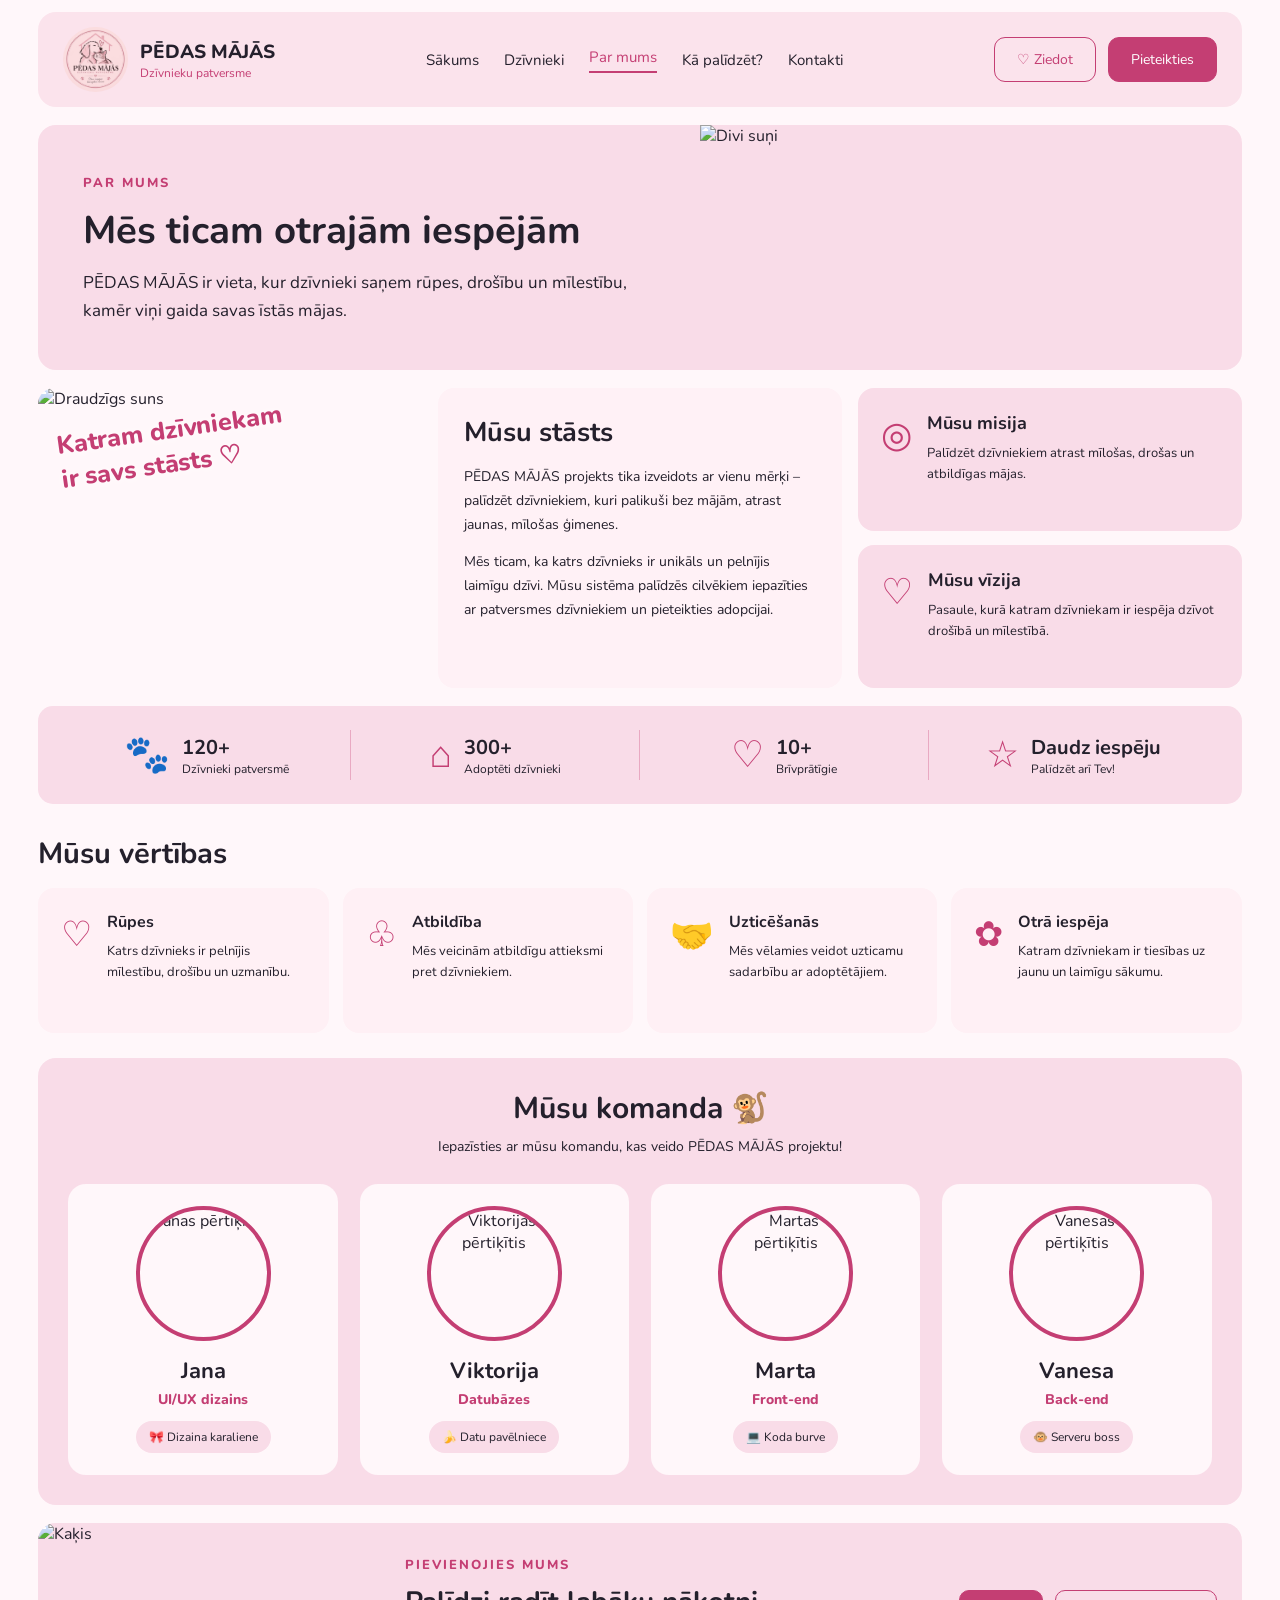
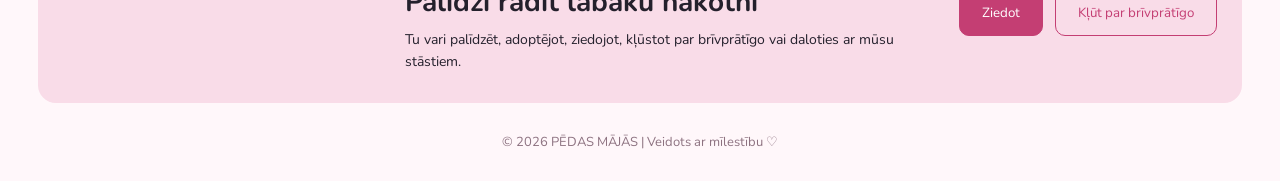
==== about.html @ 6eb970d0 "sataisiju dizainu" ====
<!DOCTYPE html>
<html lang="lv">
<head>
    <meta charset="UTF-8">
    <meta name="viewport" content="width=device-width, initial-scale=1.0">
    <title>Par mums | Pēdas Mājās</title>
    <link rel="icon" href="src/img/logo.jpg">
    <link rel="stylesheet" href="src/about.css">
</head>

<body>
<div class="page">

    <!-- GALVENE -->
    <header class="header">
        <a href="index.html" class="logo">
            <img src="src/img/logo.jpg" alt="Pēdas Mājās logo">
            <div class="logo-text">
                <h2>PĒDAS MĀJĀS</h2>
                <p>Dzīvnieku patversme</p>
            </div>
        </a>

        <nav class="navigation">
            <a href="index.html">Sākums</a>
            <a href="animals.html">Dzīvnieki</a>
            <a href="about.html" class="active">Par mums</a>
            <a href="help.html">Kā palīdzēt?</a>
            <a href="kontakti.html">Kontakti</a>
        </nav>

        <div class="header-buttons">
            <a href="#help" class="donate">♡ Ziedot</a>
            <button class="login" type="button">Pieteikties</button>
        </div>
    </header>

    <!-- GALVENAIS BLOKS -->
    <section class="hero">
        <div class="hero-content">
            <span class="section-label">PAR MUMS</span>
            <h1>Mēs ticam otrajām iespējām</h1>
            <p>
                PĒDAS MĀJĀS ir vieta, kur dzīvnieki saņem
                rūpes, drošību un mīlestību, kamēr viņi
                gaida savas īstās mājas.
            </p>
        </div>

        <div class="hero-photo">
            <img
                src="https://images.unsplash.com/photo-1548199973-03cce0bbc87b?auto=format&fit=crop&w=1000&q=85"
                alt="Divi suņi">
        </div>
    </section>

    <!-- MŪSU STĀSTS -->
    <section class="story-section">

        <div class="story-image">
            <img
                src="https://images.unsplash.com/photo-1552053831-71594a27632d?auto=format&fit=crop&w=800&q=85"
                alt="Draudzīgs suns">

            <div class="story-sticker">
                Katram dzīvniekam<br>
                ir savs stāsts ♡
            </div>
        </div>

        <div class="story-text">
            <h2>Mūsu stāsts</h2>

            <p>
                PĒDAS MĀJĀS projekts tika izveidots ar vienu
                mērķi – palīdzēt dzīvniekiem, kuri palikuši
                bez mājām, atrast jaunas, mīlošas ģimenes.
            </p>

            <p>
                Mēs ticam, ka katrs dzīvnieks ir unikāls
                un pelnījis laimīgu dzīvi.
                Mūsu sistēma palīdzēs cilvēkiem iepazīties
                ar patversmes dzīvniekiem un pieteikties adopcijai.
            </p>
        </div>

        <div class="mission-column">
            <div class="mission-card">
                <span class="mission-icon">◎</span>
                <div>
                    <h3>Mūsu misija</h3>
                    <p>
                        Palīdzēt dzīvniekiem atrast mīlošas,
                        drošas un atbildīgas mājas.
                    </p>
                </div>
            </div>

            <div class="mission-card">
                <span class="mission-icon">♡</span>
                <div>
                    <h3>Mūsu vīzija</h3>
                    <p>
                        Pasaule, kurā katram dzīvniekam
                        ir iespēja dzīvot drošībā un mīlestībā.
                    </p>
                </div>
            </div>
        </div>
    </section>

    <!-- STATISTIKA -->
    <section class="statistics">
        <div class="stat">
            <span class="stat-icon">🐾</span>
            <div>
                <h3>120+</h3>
                <p>Dzīvnieki patversmē</p>
            </div>
        </div>

        <div class="stat">
            <span class="stat-icon">⌂</span>
            <div>
                <h3>300+</h3>
                <p>Adoptēti dzīvnieki</p>
            </div>
        </div>

        <div class="stat">
            <span class="stat-icon">♡</span>
            <div>
                <h3>10+</h3>
                <p>Brīvprātīgie</p>
            </div>
        </div>

        <div class="stat">
            <span class="stat-icon">☆</span>
            <div>
                <h3>Daudz iespēju</h3>
                <p>Palīdzēt arī Tev!</p>
            </div>
        </div>
    </section>

    <!-- MŪSU VĒRTĪBAS -->
    <section class="values-section">
        <h2>Mūsu vērtības</h2>

        <div class="values-grid">

            <div class="value-card">
                <span>♡</span>
                <div>
                    <h3>Rūpes</h3>
                    <p>
                        Katrs dzīvnieks ir pelnījis
                        mīlestību, drošību un uzmanību.
                    </p>
                </div>
            </div>

            <div class="value-card">
                <span>♧</span>
                <div>
                    <h3>Atbildība</h3>
                    <p>
                        Mēs veicinām atbildīgu attieksmi
                        pret dzīvniekiem.
                    </p>
                </div>
            </div>

            <div class="value-card">
                <span>🤝</span>
                <div>
                    <h3>Uzticēšanās</h3>
                    <p>
                        Mēs vēlamies veidot uzticamu
                        sadarbību ar adoptētājiem.
                    </p>
                </div>
            </div>

            <div class="value-card">
                <span>✿</span>
                <div>
                    <h3>Otrā iespēja</h3>
                    <p>
                        Katram dzīvniekam ir tiesības
                        uz jaunu un laimīgu sākumu.
                    </p>
                </div>
            </div>

        </div>
    </section>

    <!-- MŪSU KOMANDA -->
    <section class="team-section">

        <div class="team-heading">
            <h2>Mūsu komanda 🐒</h2>
            <p>
                Iepazīsties ar mūsu komandu,
                kas veido PĒDAS MĀJĀS projektu!
            </p>
        </div>

        <div class="team-grid">

            <!-- JANA -->
            <div class="team-card">
                <div class="team-photo">
                    <img
                        src="https://images.pexels.com/photos/50988/ape-berber-monkeys-mammal-affchen-50988.jpeg?auto=compress&cs=tinysrgb&w=400"
                        alt="Janas pērtiķītis">
                </div>
                <h3>Jana</h3>
                <p>UI/UX dizains</p>
                <span>🎀 Dizaina karaliene</span>
            </div>

            <!-- VIKTORIJA -->
            <div class="team-card">
                <div class="team-photo">
                    <img
                        src="https://images.pexels.com/photos/145939/pexels-photo-145939.jpeg?auto=compress&cs=tinysrgb&w=400"
                        alt="Viktorijas pērtiķītis">
                </div>
                <h3>Viktorija</h3>
                <p>Datubāzes</p>
                <span>🍌 Datu pavēlniece</span>
            </div>

            <!-- MARTA -->
            <div class="team-card">
                <div class="team-photo">
                    <img
                        src="https://images.pexels.com/photos/1207875/pexels-photo-1207875.jpeg?auto=compress&cs=tinysrgb&w=400"
                        alt="Martas pērtiķītis">
                </div>
                <h3>Marta</h3>
                <p>Front-end</p>
                <span>💻 Koda burve</span>
            </div>

            <!-- VANESA -->
            <div class="team-card">
                <div class="team-photo">
                    <img
                        src="https://images.pexels.com/photos/1670413/pexels-photo-1670413.jpeg?auto=compress&cs=tinysrgb&w=400"
                        alt="Vanesas pērtiķītis">
                </div>
                <h3>Vanesa</h3>
                <p>Back-end</p>
                <span>🐵 Serveru boss</span>
            </div>

        </div>
    </section>

    <!-- KĀ PALĪDZĒT -->
    <section class="help-section" id="help">

        <div class="help-image">
            <img
                src="https://images.unsplash.com/photo-1514888286974-6c03e2ca1dba?auto=format&fit=crop&w=800&q=85"
                alt="Kaķis">
        </div>

        <div class="help-content">
            <span class="section-label">PIEVIENOJIES MUMS</span>

            <h2>Palīdzi radīt labāku nākotni</h2>

            <p>
                Tu vari palīdzēt, adoptējot, ziedojot,
                kļūstot par brīvprātīgo vai daloties
                ar mūsu stāstiem.
            </p>
        </div>

        <div class="help-buttons">
            <button class="primary-btn" type="button">
                Ziedot
            </button>

            <button class="secondary-btn" type="button">
                Kļūt par brīvprātīgo
            </button>
        </div>

    </section>

    <!-- KĀJENE -->
    <footer id="footer">
        <p>© 2026 PĒDAS MĀJĀS | Veidots ar mīlestību ♡</p>
    </footer>

</div>
</body>
</html>
---- src/about.css ----
@import url('https://fonts.googleapis.com/css2?family=Nunito:wght@400;500;600;700;800&display=swap');

:root {
    --pink: #c43e73;
    --pink-dark: #a92f60;
    --pink-light: #f9dce8;
    --pink-soft: #fff0f5;
    --text: #24202c;
}

* {
    margin: 0;
    padding: 0;
    box-sizing: border-box;
}

html {
    scroll-behavior: smooth;
}

body {
    background: #fff7fa;
    font-family: 'Nunito', sans-serif;
    color: var(--text);
}

button {
    font-family: inherit;
    cursor: pointer;
}

.page {
    width: 94%;
    max-width: 1500px;
    margin: auto;
}

/* HEADER */

.header {
    background: #fbe3ec;
    display: flex;
    align-items: center;
    justify-content: space-between;
    gap: 20px;
    padding: 15px 25px;
    margin: 12px 0 18px;
    border-radius: 18px;
}

.logo {
    display: flex;
    align-items: center;
    gap: 12px;
    color: var(--text);
    text-decoration: none;
    flex-shrink: 0;
}

.logo img {
    width: 65px;
    height: 65px;
    border-radius: 50%;
    object-fit: cover;
}

.logo h2 {
    font-size: 19px;
    font-weight: 800;
}

.logo p {
    color: var(--pink);
    font-size: 12px;
}

.navigation {
    display: flex;
    align-items: center;
    gap: 25px;
    flex-wrap: wrap;
}

.navigation a {
    text-decoration: none;
    color: var(--text);
    font-size: 15px;
    white-space: nowrap;
    transition: 0.2s;
}

.navigation a:hover,
.navigation a.active {
    color: var(--pink);
}

.navigation a.active {
    border-bottom: 2px solid var(--pink);
    padding-bottom: 4px;
}

.header-buttons {
    display: flex;
    gap: 12px;
}

.donate,
.login {
    border-radius: 11px;
    padding: 12px 22px;
    white-space: nowrap;
    font-size: 14px;
    text-decoration: none;
    transition: 0.2s;
}

.donate {
    background: transparent;
    color: var(--pink);
    border: 1px solid var(--pink);
}

.login {
    background: var(--pink);
    border: 1px solid var(--pink);
    color: white;
}

.login:hover {
    background: var(--pink-dark);
}

/* HERO */

.hero {
    display: grid;
    grid-template-columns: 55% 45%;
    background: var(--pink-light);
    border-radius: 18px;
    overflow: hidden;
    min-height: 245px;
}

.hero-content {
    padding: 45px;
    align-self: center;
}

.section-label {
    color: var(--pink);
    font-size: 13px;
    font-weight: 800;
    letter-spacing: 2px;
}

.hero h1 {
    font-size: clamp(30px, 3vw, 46px);
    margin: 15px 0;
    line-height: 1.2;
}

.hero p {
    font-size: 17px;
    line-height: 1.6;
}

.hero-photo {
    overflow: hidden;
}

.hero-photo img {
    width: 100%;
    height: 100%;
    min-height: 245px;
    object-fit: cover;
    display: block;
}

/* STORY */

.story-section {
    display: grid;
    grid-template-columns: 1fr 1.05fr 1fr;
    gap: 16px;
    margin-top: 18px;
}

.story-image,
.story-text,
.mission-card {
    border-radius: 16px;
    overflow: hidden;
}

.story-image {
    position: relative;
    min-height: 300px;
}

.story-image img {
    width: 100%;
    height: 100%;
    object-fit: cover;
    display: block;
}

.story-sticker {
    position: absolute;
    top: 25px;
    left: 20px;
    color: var(--pink);
    font-size: 25px;
    font-weight: 800;
    transform: rotate(-8deg);
    text-shadow: 0 1px 8px white;
}

.story-text {
    background: #fff1f6;
    padding: 26px;
}

.story-text h2 {
    font-size: 27px;
    margin-bottom: 14px;
}

.story-text p {
    font-size: 14px;
    line-height: 1.7;
    margin-bottom: 14px;
}

.mission-column {
    display: flex;
    flex-direction: column;
    gap: 14px;
}

.mission-card {
    display: flex;
    align-items: flex-start;
    gap: 15px;
    flex: 1;
    background: var(--pink-light);
    padding: 23px;
}

.mission-icon {
    color: var(--pink);
    font-size: 36px;
}

.mission-card h3 {
    font-size: 18px;
    margin-bottom: 8px;
}

.mission-card p {
    font-size: 13px;
    line-height: 1.6;
}

/* STATISTICS */

.statistics {
    display: grid;
    grid-template-columns: repeat(4, 1fr);
    background: var(--pink-light);
    border-radius: 15px;
    margin-top: 18px;
    padding: 24px;
}

.stat {
    display: flex;
    align-items: center;
    justify-content: center;
    gap: 12px;
    border-right: 1px solid #e9a9c2;
}

.stat:last-child {
    border-right: none;
}

.stat-icon {
    font-size: 37px;
    color: var(--pink);
}

.stat h3 {
    font-size: 20px;
}

.stat p {
    font-size: 12px;
}

/* VALUES */

.values-section {
    margin-top: 30px;
}

.values-section h2 {
    font-size: 29px;
    margin-bottom: 15px;
}

.values-grid {
    display: grid;
    grid-template-columns: repeat(4, 1fr);
    gap: 14px;
}

.value-card {
    display: flex;
    gap: 15px;
    background: var(--pink-soft);
    border-radius: 16px;
    padding: 23px;
    min-height: 145px;
}

.value-card > span {
    font-size: 35px;
    color: var(--pink);
}

.value-card h3 {
    font-size: 16px;
    margin-bottom: 8px;
}

.value-card p {
    font-size: 13px;
    line-height: 1.6;
}

/* TEAM */

.team-section {
    margin-top: 25px;
    padding: 30px;
    background: var(--pink-light);
    border-radius: 18px;
}

.team-heading {
    text-align: center;
    margin-bottom: 28px;
}

.team-heading h2 {
    font-size: 30px;
    margin-bottom: 8px;
}

.team-heading p {
    font-size: 14px;
}

.team-grid {
    display: grid;
    grid-template-columns: repeat(4, 1fr);
    gap: 22px;
}

.team-card {
    background: #fff7fa;
    border-radius: 18px;
    padding: 22px 15px;
    text-align: center;
    transition: transform 0.25s, box-shadow 0.25s;
}

.team-card:hover {
    transform: translateY(-7px) rotate(-1deg);
    box-shadow: 0 12px 25px rgba(160, 50, 100, 0.15);
}

.team-photo {
    width: 135px;
    height: 135px;
    margin: 0 auto 15px;
    border-radius: 50%;
    border: 4px solid var(--pink);
    overflow: hidden;
}

.team-photo img {
    width: 100%;
    height: 100%;
    object-fit: cover;
    display: block;
}

.team-card h3 {
    font-size: 22px;
    margin-bottom: 4px;
}

.team-card p {
    color: var(--pink);
    font-size: 14px;
    font-weight: 800;
    margin-bottom: 12px;
}

.team-card > span {
    display: inline-block;
    background: var(--pink-light);
    padding: 8px 13px;
    border-radius: 20px;
    font-size: 12px;
}

/* HELP */

.help-section {
    display: grid;
    grid-template-columns: 28% minmax(0, 1fr) auto;
    align-items: center;
    gap: 30px;
    background: var(--pink-light);
    border-radius: 18px;
    overflow: hidden;
    margin-top: 18px;
    min-height: 180px;
}

.help-image {
    height: 100%;
    min-height: 180px;
}

.help-image img {
    width: 100%;
    height: 100%;
    object-fit: cover;
    display: block;
}

.help-content {
    padding: 20px 0;
}

.help-content h2 {
    font-size: 28px;
    margin: 8px 0;
}

.help-content p {
    font-size: 14px;
    line-height: 1.6;
}

.help-buttons {
    display: flex;
    gap: 12px;
    padding-right: 25px;
    flex-wrap: wrap;
}

.primary-btn,
.secondary-btn {
    padding: 13px 22px;
    border-radius: 10px;
    white-space: nowrap;
    transition: 0.2s;
}

.primary-btn {
    color: white;
    background: var(--pink);
    border: 1px solid var(--pink);
}

.primary-btn:hover {
    background: var(--pink-dark);
}

.secondary-btn {
    color: var(--pink);
    background: transparent;
    border: 1px solid var(--pink);
}

.secondary-btn:hover {
    background: white;
}

/* FOOTER */

footer {
    text-align: center;
    padding: 30px;
    font-size: 13px;
    color: #8d7280;
}

/* TABLET */

@media (max-width: 1150px) {
    .header {
        flex-wrap: wrap;
        justify-content: center;
    }

    .story-section {
        grid-template-columns: 1fr 1fr;
    }

    .mission-column {
        grid-column: 1 / -1;
        flex-direction: row;
    }

    .values-grid {
        grid-template-columns: repeat(2, 1fr);
    }

    .help-section {
        grid-template-columns: 30% 1fr;
    }

    .help-buttons {
        grid-column: 2;
        padding-bottom: 25px;
    }
}

/* MOBILE */

@media (max-width: 700px) {
    .page {
        width: 96%;
    }

    .header {
        padding: 15px;
    }

    .navigation {
        justify-content: center;
        gap: 12px;
    }

    .header-buttons {
        justify-content: center;
    }

    .hero {
        grid-template-columns: 1fr;
    }

    .hero-content {
        padding: 30px 20px;
    }

    .hero-photo img {
        max-height: 230px;
    }

    .story-section {
        grid-template-columns: 1fr;
    }

    .story-image {
        height: 250px;
    }

    .mission-column {
        grid-column: auto;
        flex-direction: column;
    }

    .statistics {
        grid-template-columns: repeat(2, 1fr);
        gap: 20px;
    }

    .stat {
        border: none;
    }

    .values-grid {
        grid-template-columns: 1fr;
    }

    .team-grid {
        grid-template-columns: repeat(2, 1fr);
        gap: 12px;
    }

    .team-section {
        padding: 20px 12px;
    }

    .team-photo {
        width: 105px;
        height: 105px;
    }

    .help-section {
        grid-template-columns: 1fr;
        gap: 0;
    }

    .help-image {
        max-height: 200px;
    }

    .help-content,
    .help-buttons {
        padding: 20px;
        grid-column: auto;
    }

    .help-buttons {
        flex-wrap: wrap;
    }
}

@media (max-width: 400px) {
    .team-grid {
        grid-template-columns: 1fr;
    }

    .statistics {
        padding: 15px;
    }

    .stat-icon {
        font-size: 25px;
    }
}
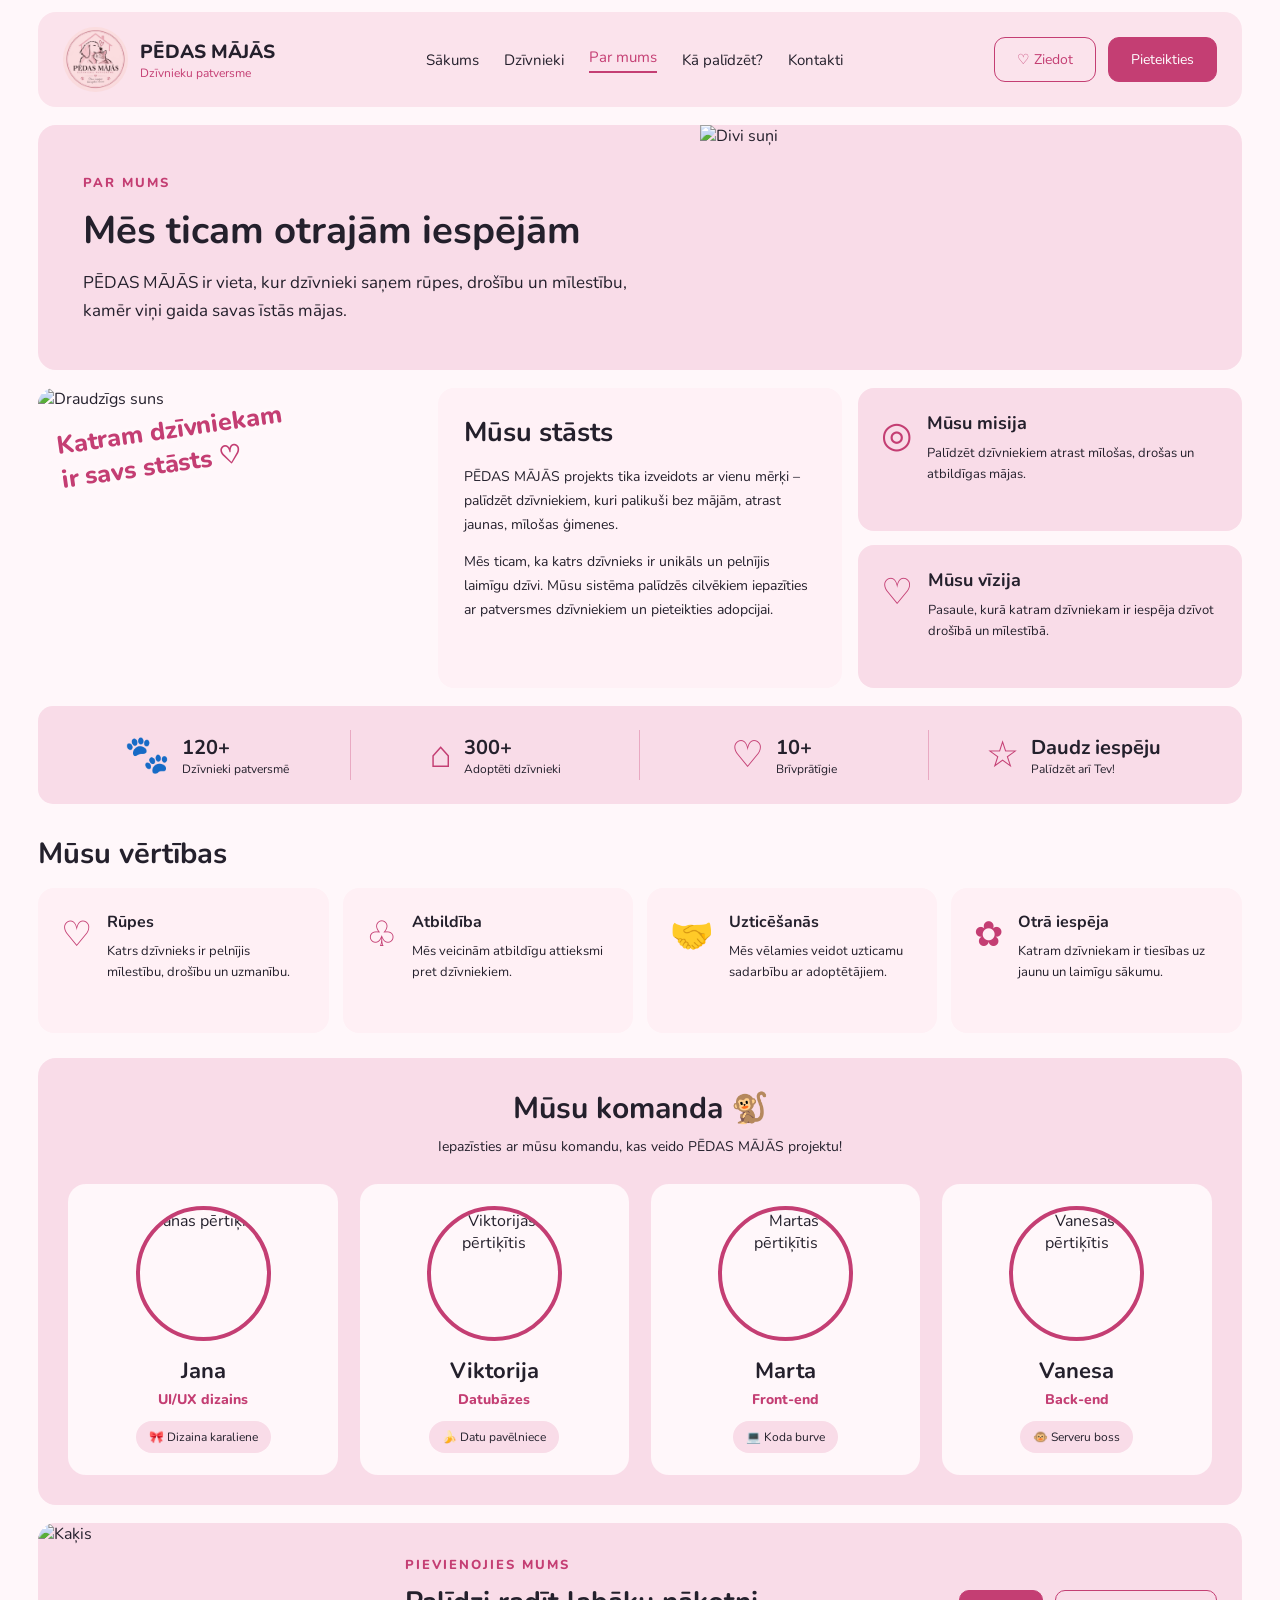
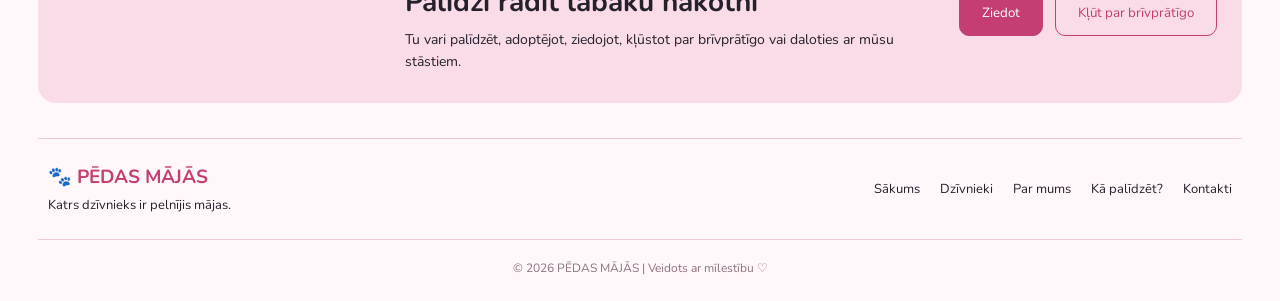
==== commit 6e979ee8: "Vizuāli pilnveidojumi" ====
--- a/about.html
+++ b/about.html
@@ -296,9 +296,25 @@
 
     </section>
 
-    <!-- KĀJENE -->
-    <footer id="footer">
-        <p>© 2026 PĒDAS MĀJĀS | Veidots ar mīlestību ♡</p>
+    <footer class="footer">
+        <div class="footer-top">
+            <div class="footer-brand">
+                <h3>🐾 PĒDAS MĀJĀS</h3>
+                <p>Katrs dzīvnieks ir pelnījis mājas.</p>
+            </div>
+
+            <div class="footer-links">
+                <a href="index.html">Sākums</a>
+                <a href="animals.html">Dzīvnieki</a>
+                <a href="about.html">Par mums</a>
+                <a href="help.html">Kā palīdzēt?</a>
+                <a href="Kontakti.html">Kontakti</a>
+            </div>
+        </div>
+
+        <div class="footer-bottom">
+            © 2026 PĒDAS MĀJĀS | Veidots ar mīlestību ♡
+        </div>
     </footer>
 
 </div>
--- a/src/about.css
+++ b/src/about.css
@@ -1,4 +1,3 @@
-
 @import url('https://fonts.googleapis.com/css2?family=Nunito:wght@400;500;600;700;800&display=swap');
 
 :root {
@@ -213,7 +212,7 @@
     font-size: 25px;
     font-weight: 800;
     transform: rotate(-8deg);
-    text-shadow: 0 1px 8px white;
+    text-shadow: 0 1px 10px white;
 }
 
 .story-text {
@@ -492,12 +491,53 @@
     background: white;
 }
 
-/* FOOTER */
-
-footer {
+.footer {
+    margin-top: 35px;
+    padding: 25px 0;
+    border-top: 1px solid #edc8d8;
+}
+
+.footer-top {
+    display: flex;
+    justify-content: space-between;
+    align-items: center;
+    gap: 25px;
+    padding-bottom: 25px;
+    margin: 0 10px;
+}
+
+.footer-brand h3 {
+    font-size: 19px;
+    color: var(--pink);
+    margin-bottom: 6px;
+}
+
+.footer-brand p {
+    font-size: 13px;
+    color: var(--muted);
+}
+
+.footer-links {
+    display: flex;
+    flex-wrap: wrap;
+    gap: 20px;
+}
+
+.footer-links a {
+    color: var(--text);
+    text-decoration: none;
+    font-size: 13px;
+}
+
+.footer-links a:hover {
+    color: var(--pink);
+}
+
+.footer-bottom {
     text-align: center;
-    padding: 30px;
-    font-size: 13px;
+    padding-top: 20px;
+    border-top: 1px solid #edc8d8;
+    font-size: 12px;
     color: #8d7280;
 }
 
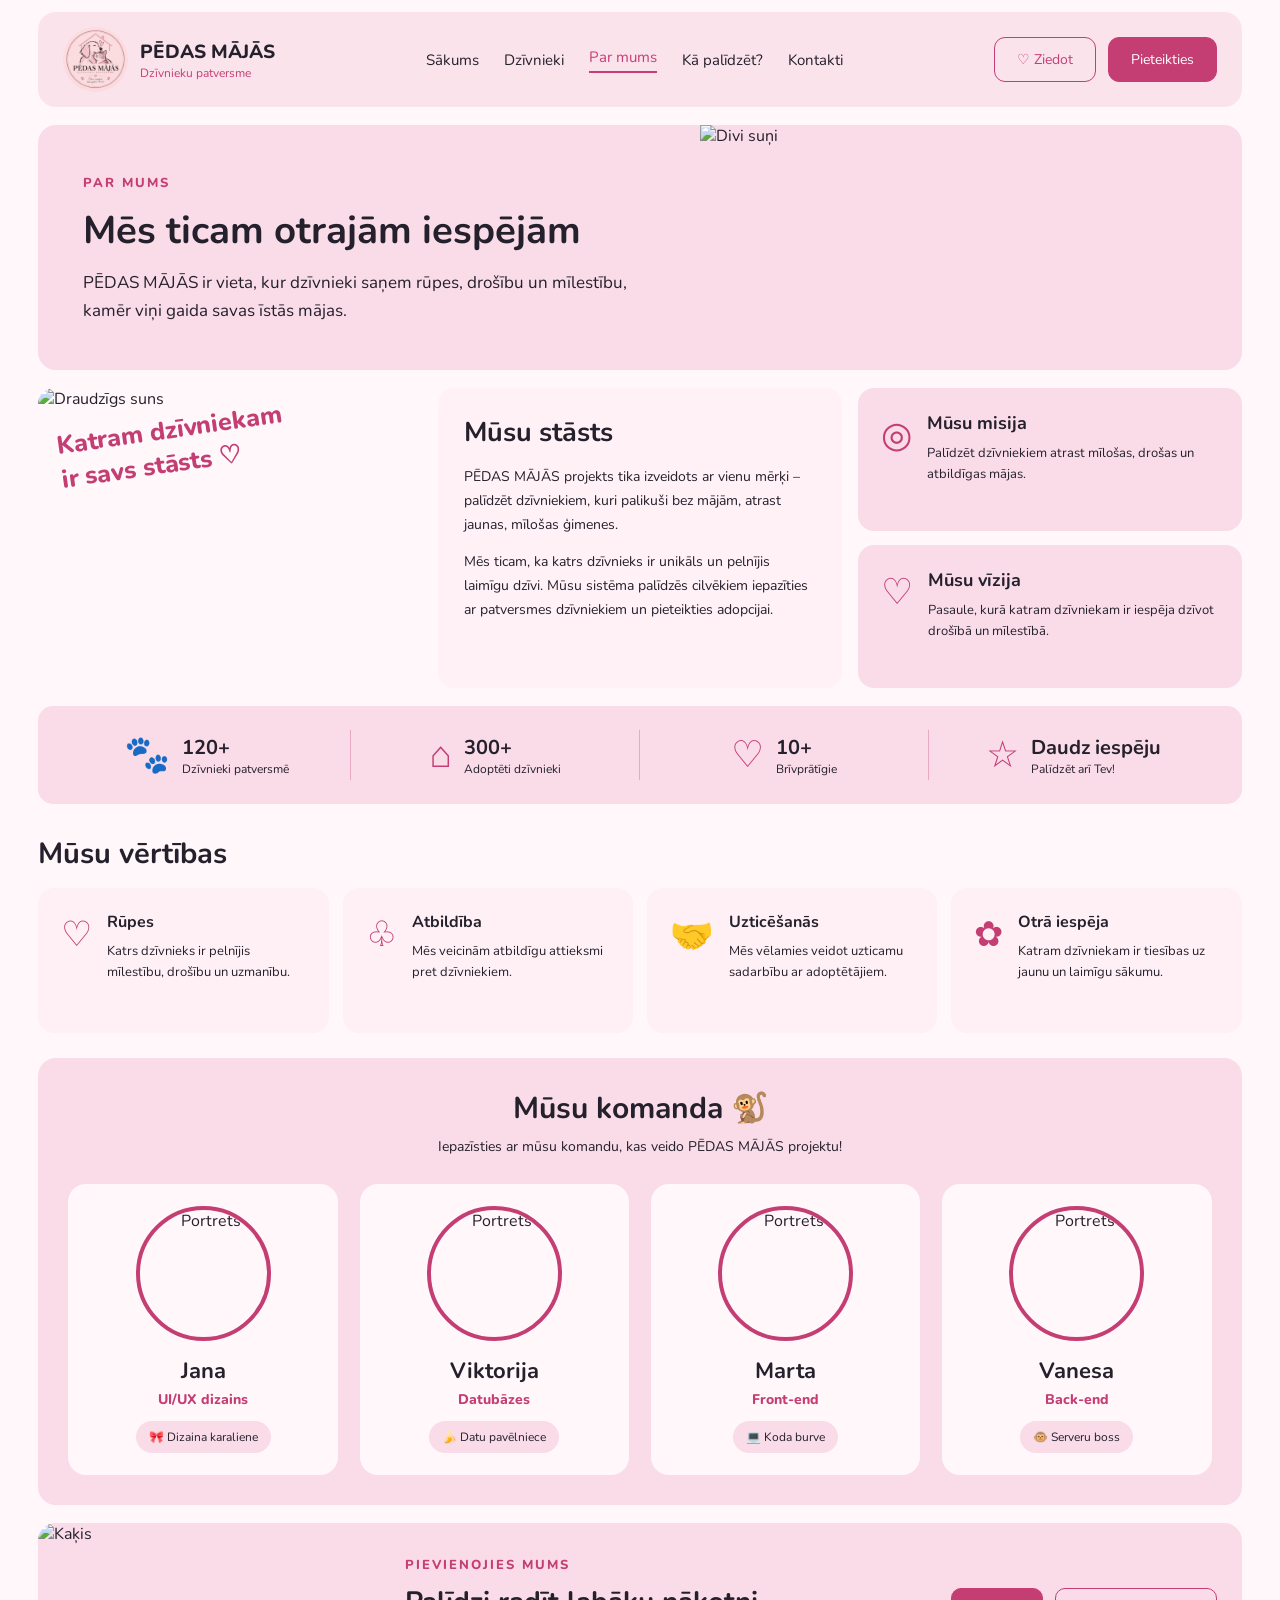
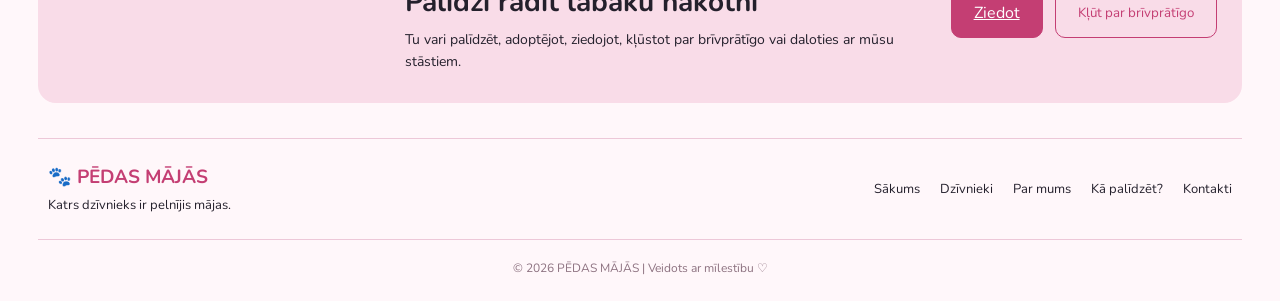
==== commit f68ec33b: "An attempt to save the project" ====
--- a/about.html
+++ b/about.html
@@ -1,322 +1,300 @@
-
-<!DOCTYPE html>
+<!doctype html>
 <html lang="lv">
-<head>
-    <meta charset="UTF-8">
-    <meta name="viewport" content="width=device-width, initial-scale=1.0">
+  <head>
+    <meta charset="UTF-8" />
+    <meta name="viewport" content="width=device-width, initial-scale=1.0" />
     <title>Par mums | Pēdas Mājās</title>
-    <link rel="icon" href="src/img/logo.jpg">
-    <link rel="stylesheet" href="src/about.css">
-</head>
-
-<body>
-<div class="page">
-
-    <!-- GALVENE -->
-    <header class="header">
+    <link rel="icon" href="src/img/logo.jpg" />
+    <link rel="stylesheet" href="src/about.css" />
+  </head>
+
+  <body>
+    <div class="page">
+      <!-- GALVENE -->
+      <header class="header">
         <a href="index.html" class="logo">
-            <img src="src/img/logo.jpg" alt="Pēdas Mājās logo">
-            <div class="logo-text">
-                <h2>PĒDAS MĀJĀS</h2>
-                <p>Dzīvnieku patversme</p>
-            </div>
+          <img src="src/img/logo.jpg" alt="Pēdas Mājās logo" />
+          <div class="logo-text">
+            <h2>PĒDAS MĀJĀS</h2>
+            <p>Dzīvnieku patversme</p>
+          </div>
         </a>
 
         <nav class="navigation">
+          <a href="index.html">Sākums</a>
+          <a href="animals.html">Dzīvnieki</a>
+          <a href="about.html" class="active">Par mums</a>
+          <a href="help.html">Kā palīdzēt?</a>
+          <a href="kontakti.html">Kontakti</a>
+        </nav>
+
+        <div class="header-buttons">
+          <a href="donate.html" class="donate">♡ Ziedot</a>
+          <a class="login register" href="register.html?mode=login"
+            >Pieteikties</a
+          >
+        </div>
+      </header>
+
+      <!-- GALVENAIS BLOKS -->
+      <section class="hero">
+        <div class="hero-content">
+          <span class="section-label">PAR MUMS</span>
+          <h1>Mēs ticam otrajām iespējām</h1>
+          <p>
+            PĒDAS MĀJĀS ir vieta, kur dzīvnieki saņem rūpes, drošību un
+            mīlestību, kamēr viņi gaida savas īstās mājas.
+          </p>
+        </div>
+
+        <div class="hero-photo">
+          <img
+            src="https://images.unsplash.com/photo-1548199973-03cce0bbc87b?auto=format&fit=crop&w=1000&q=85"
+            alt="Divi suņi"
+          />
+        </div>
+      </section>
+
+      <!-- MŪSU STĀSTS -->
+      <section class="story-section">
+        <div class="story-image">
+          <img
+            src="https://images.unsplash.com/photo-1552053831-71594a27632d?auto=format&fit=crop&w=800&q=85"
+            alt="Draudzīgs suns"
+          />
+
+          <div class="story-sticker">
+            Katram dzīvniekam<br />
+            ir savs stāsts ♡
+          </div>
+        </div>
+
+        <div class="story-text">
+          <h2>Mūsu stāsts</h2>
+
+          <p>
+            PĒDAS MĀJĀS projekts tika izveidots ar vienu mērķi – palīdzēt
+            dzīvniekiem, kuri palikuši bez mājām, atrast jaunas, mīlošas
+            ģimenes.
+          </p>
+
+          <p>
+            Mēs ticam, ka katrs dzīvnieks ir unikāls un pelnījis laimīgu dzīvi.
+            Mūsu sistēma palīdzēs cilvēkiem iepazīties ar patversmes dzīvniekiem
+            un pieteikties adopcijai.
+          </p>
+        </div>
+
+        <div class="mission-column">
+          <div class="mission-card">
+            <span class="mission-icon">◎</span>
+            <div>
+              <h3>Mūsu misija</h3>
+              <p>
+                Palīdzēt dzīvniekiem atrast mīlošas, drošas un atbildīgas mājas.
+              </p>
+            </div>
+          </div>
+
+          <div class="mission-card">
+            <span class="mission-icon">♡</span>
+            <div>
+              <h3>Mūsu vīzija</h3>
+              <p>
+                Pasaule, kurā katram dzīvniekam ir iespēja dzīvot drošībā un
+                mīlestībā.
+              </p>
+            </div>
+          </div>
+        </div>
+      </section>
+
+      <!-- STATISTIKA -->
+      <section class="statistics">
+        <div class="stat">
+          <span class="stat-icon">🐾</span>
+          <div>
+            <h3>120+</h3>
+            <p>Dzīvnieki patversmē</p>
+          </div>
+        </div>
+
+        <div class="stat">
+          <span class="stat-icon">⌂</span>
+          <div>
+            <h3>300+</h3>
+            <p>Adoptēti dzīvnieki</p>
+          </div>
+        </div>
+
+        <div class="stat">
+          <span class="stat-icon">♡</span>
+          <div>
+            <h3>10+</h3>
+            <p>Brīvprātīgie</p>
+          </div>
+        </div>
+
+        <div class="stat">
+          <span class="stat-icon">☆</span>
+          <div>
+            <h3>Daudz iespēju</h3>
+            <p>Palīdzēt arī Tev!</p>
+          </div>
+        </div>
+      </section>
+
+      <!-- MŪSU VĒRTĪBAS -->
+      <section class="values-section">
+        <h2>Mūsu vērtības</h2>
+
+        <div class="values-grid">
+          <div class="value-card">
+            <span>♡</span>
+            <div>
+              <h3>Rūpes</h3>
+              <p>Katrs dzīvnieks ir pelnījis mīlestību, drošību un uzmanību.</p>
+            </div>
+          </div>
+
+          <div class="value-card">
+            <span>♧</span>
+            <div>
+              <h3>Atbildība</h3>
+              <p>Mēs veicinām atbildīgu attieksmi pret dzīvniekiem.</p>
+            </div>
+          </div>
+
+          <div class="value-card">
+            <span>🤝</span>
+            <div>
+              <h3>Uzticēšanās</h3>
+              <p>Mēs vēlamies veidot uzticamu sadarbību ar adoptētājiem.</p>
+            </div>
+          </div>
+
+          <div class="value-card">
+            <span>✿</span>
+            <div>
+              <h3>Otrā iespēja</h3>
+              <p>Katram dzīvniekam ir tiesības uz jaunu un laimīgu sākumu.</p>
+            </div>
+          </div>
+        </div>
+      </section>
+
+      <!-- MŪSU KOMANDA -->
+      <section class="team-section">
+        <div class="team-heading">
+          <h2>Mūsu komanda 🐒</h2>
+          <p>Iepazīsties ar mūsu komandu, kas veido PĒDAS MĀJĀS projektu!</p>
+        </div>
+
+        <div class="team-grid">
+          <!-- JANA -->
+          <div class="team-card">
+            <div class="team-photo">
+              <img
+                src="https://images.unsplash.com/photo-1494790108377-be9c29b29330?auto=format&amp;fit=crop&amp;w=400&amp;q=85"
+                alt="Portrets"
+              />
+            </div>
+            <h3>Jana</h3>
+            <p>UI/UX dizains</p>
+            <span>🎀 Dizaina karaliene</span>
+          </div>
+
+          <!-- VIKTORIJA -->
+          <div class="team-card">
+            <div class="team-photo">
+              <img
+                src="https://images.unsplash.com/photo-1534528741775-53994a69daeb?auto=format&amp;fit=crop&amp;w=400&amp;q=85"
+                alt="Portrets"
+              />
+            </div>
+            <h3>Viktorija</h3>
+            <p>Datubāzes</p>
+            <span>🍌 Datu pavēlniece</span>
+          </div>
+
+          <!-- MARTA -->
+          <div class="team-card">
+            <div class="team-photo">
+              <img
+                src="https://images.unsplash.com/photo-1508214751196-bcfd4ca60f91?auto=format&amp;fit=crop&amp;w=400&amp;q=85"
+                alt="Portrets"
+              />
+            </div>
+            <h3>Marta</h3>
+            <p>Front-end</p>
+            <span>💻 Koda burve</span>
+          </div>
+
+          <!-- VANESA -->
+          <div class="team-card">
+            <div class="team-photo">
+              <img
+                src="https://images.unsplash.com/photo-1524504388940-b1c1722653e1?auto=format&amp;fit=crop&amp;w=400&amp;q=85"
+                alt="Portrets"
+              />
+            </div>
+            <h3>Vanesa</h3>
+            <p>Back-end</p>
+            <span>🐵 Serveru boss</span>
+          </div>
+        </div>
+      </section>
+
+      <!-- KĀ PALĪDZĒT -->
+      <section class="help-section" id="help">
+        <div class="help-image">
+          <img
+            src="https://images.unsplash.com/photo-1514888286974-6c03e2ca1dba?auto=format&fit=crop&w=800&q=85"
+            alt="Kaķis"
+          />
+        </div>
+
+        <div class="help-content">
+          <span class="section-label">PIEVIENOJIES MUMS</span>
+
+          <h2>Palīdzi radīt labāku nākotni</h2>
+
+          <p>
+            Tu vari palīdzēt, adoptējot, ziedojot, kļūstot par brīvprātīgo vai
+            daloties ar mūsu stāstiem.
+          </p>
+        </div>
+
+        <div class="help-buttons">
+          <a class="primary-btn" href="donate.html">Ziedot</a>
+
+          <button class="secondary-btn" type="button">
+            Kļūt par brīvprātīgo
+          </button>
+        </div>
+      </section>
+
+      <footer class="footer">
+        <div class="footer-top">
+          <div class="footer-brand">
+            <h3>🐾 PĒDAS MĀJĀS</h3>
+            <p>Katrs dzīvnieks ir pelnījis mājas.</p>
+          </div>
+
+          <div class="footer-links">
             <a href="index.html">Sākums</a>
             <a href="animals.html">Dzīvnieki</a>
-            <a href="about.html" class="active">Par mums</a>
+            <a href="about.html">Par mums</a>
             <a href="help.html">Kā palīdzēt?</a>
             <a href="kontakti.html">Kontakti</a>
-        </nav>
-
-        <div class="header-buttons">
-            <a href="#help" class="donate">♡ Ziedot</a>
-            <button class="login" type="button">Pieteikties</button>
-        </div>
-    </header>
-
-    <!-- GALVENAIS BLOKS -->
-    <section class="hero">
-        <div class="hero-content">
-            <span class="section-label">PAR MUMS</span>
-            <h1>Mēs ticam otrajām iespējām</h1>
-            <p>
-                PĒDAS MĀJĀS ir vieta, kur dzīvnieki saņem
-                rūpes, drošību un mīlestību, kamēr viņi
-                gaida savas īstās mājas.
-            </p>
-        </div>
-
-        <div class="hero-photo">
-            <img
-                src="https://images.unsplash.com/photo-1548199973-03cce0bbc87b?auto=format&fit=crop&w=1000&q=85"
-                alt="Divi suņi">
-        </div>
-    </section>
-
-    <!-- MŪSU STĀSTS -->
-    <section class="story-section">
-
-        <div class="story-image">
-            <img
-                src="https://images.unsplash.com/photo-1552053831-71594a27632d?auto=format&fit=crop&w=800&q=85"
-                alt="Draudzīgs suns">
-
-            <div class="story-sticker">
-                Katram dzīvniekam<br>
-                ir savs stāsts ♡
-            </div>
-        </div>
-
-        <div class="story-text">
-            <h2>Mūsu stāsts</h2>
-
-            <p>
-                PĒDAS MĀJĀS projekts tika izveidots ar vienu
-                mērķi – palīdzēt dzīvniekiem, kuri palikuši
-                bez mājām, atrast jaunas, mīlošas ģimenes.
-            </p>
-
-            <p>
-                Mēs ticam, ka katrs dzīvnieks ir unikāls
-                un pelnījis laimīgu dzīvi.
-                Mūsu sistēma palīdzēs cilvēkiem iepazīties
-                ar patversmes dzīvniekiem un pieteikties adopcijai.
-            </p>
-        </div>
-
-        <div class="mission-column">
-            <div class="mission-card">
-                <span class="mission-icon">◎</span>
-                <div>
-                    <h3>Mūsu misija</h3>
-                    <p>
-                        Palīdzēt dzīvniekiem atrast mīlošas,
-                        drošas un atbildīgas mājas.
-                    </p>
-                </div>
-            </div>
-
-            <div class="mission-card">
-                <span class="mission-icon">♡</span>
-                <div>
-                    <h3>Mūsu vīzija</h3>
-                    <p>
-                        Pasaule, kurā katram dzīvniekam
-                        ir iespēja dzīvot drošībā un mīlestībā.
-                    </p>
-                </div>
-            </div>
-        </div>
-    </section>
-
-    <!-- STATISTIKA -->
-    <section class="statistics">
-        <div class="stat">
-            <span class="stat-icon">🐾</span>
-            <div>
-                <h3>120+</h3>
-                <p>Dzīvnieki patversmē</p>
-            </div>
-        </div>
-
-        <div class="stat">
-            <span class="stat-icon">⌂</span>
-            <div>
-                <h3>300+</h3>
-                <p>Adoptēti dzīvnieki</p>
-            </div>
-        </div>
-
-        <div class="stat">
-            <span class="stat-icon">♡</span>
-            <div>
-                <h3>10+</h3>
-                <p>Brīvprātīgie</p>
-            </div>
-        </div>
-
-        <div class="stat">
-            <span class="stat-icon">☆</span>
-            <div>
-                <h3>Daudz iespēju</h3>
-                <p>Palīdzēt arī Tev!</p>
-            </div>
-        </div>
-    </section>
-
-    <!-- MŪSU VĒRTĪBAS -->
-    <section class="values-section">
-        <h2>Mūsu vērtības</h2>
-
-        <div class="values-grid">
-
-            <div class="value-card">
-                <span>♡</span>
-                <div>
-                    <h3>Rūpes</h3>
-                    <p>
-                        Katrs dzīvnieks ir pelnījis
-                        mīlestību, drošību un uzmanību.
-                    </p>
-                </div>
-            </div>
-
-            <div class="value-card">
-                <span>♧</span>
-                <div>
-                    <h3>Atbildība</h3>
-                    <p>
-                        Mēs veicinām atbildīgu attieksmi
-                        pret dzīvniekiem.
-                    </p>
-                </div>
-            </div>
-
-            <div class="value-card">
-                <span>🤝</span>
-                <div>
-                    <h3>Uzticēšanās</h3>
-                    <p>
-                        Mēs vēlamies veidot uzticamu
-                        sadarbību ar adoptētājiem.
-                    </p>
-                </div>
-            </div>
-
-            <div class="value-card">
-                <span>✿</span>
-                <div>
-                    <h3>Otrā iespēja</h3>
-                    <p>
-                        Katram dzīvniekam ir tiesības
-                        uz jaunu un laimīgu sākumu.
-                    </p>
-                </div>
-            </div>
-
-        </div>
-    </section>
-
-    <!-- MŪSU KOMANDA -->
-    <section class="team-section">
-
-        <div class="team-heading">
-            <h2>Mūsu komanda 🐒</h2>
-            <p>
-                Iepazīsties ar mūsu komandu,
-                kas veido PĒDAS MĀJĀS projektu!
-            </p>
-        </div>
-
-        <div class="team-grid">
-
-            <!-- JANA -->
-            <div class="team-card">
-                <div class="team-photo">
-                    <img
-                        src="https://images.pexels.com/photos/50988/ape-berber-monkeys-mammal-affchen-50988.jpeg?auto=compress&cs=tinysrgb&w=400"
-                        alt="Janas pērtiķītis">
-                </div>
-                <h3>Jana</h3>
-                <p>UI/UX dizains</p>
-                <span>🎀 Dizaina karaliene</span>
-            </div>
-
-            <!-- VIKTORIJA -->
-            <div class="team-card">
-                <div class="team-photo">
-                    <img
-                        src="https://images.pexels.com/photos/145939/pexels-photo-145939.jpeg?auto=compress&cs=tinysrgb&w=400"
-                        alt="Viktorijas pērtiķītis">
-                </div>
-                <h3>Viktorija</h3>
-                <p>Datubāzes</p>
-                <span>🍌 Datu pavēlniece</span>
-            </div>
-
-            <!-- MARTA -->
-            <div class="team-card">
-                <div class="team-photo">
-                    <img
-                        src="https://images.pexels.com/photos/1207875/pexels-photo-1207875.jpeg?auto=compress&cs=tinysrgb&w=400"
-                        alt="Martas pērtiķītis">
-                </div>
-                <h3>Marta</h3>
-                <p>Front-end</p>
-                <span>💻 Koda burve</span>
-            </div>
-
-            <!-- VANESA -->
-            <div class="team-card">
-                <div class="team-photo">
-                    <img
-                        src="https://images.pexels.com/photos/1670413/pexels-photo-1670413.jpeg?auto=compress&cs=tinysrgb&w=400"
-                        alt="Vanesas pērtiķītis">
-                </div>
-                <h3>Vanesa</h3>
-                <p>Back-end</p>
-                <span>🐵 Serveru boss</span>
-            </div>
-
-        </div>
-    </section>
-
-    <!-- KĀ PALĪDZĒT -->
-    <section class="help-section" id="help">
-
-        <div class="help-image">
-            <img
-                src="https://images.unsplash.com/photo-1514888286974-6c03e2ca1dba?auto=format&fit=crop&w=800&q=85"
-                alt="Kaķis">
-        </div>
-
-        <div class="help-content">
-            <span class="section-label">PIEVIENOJIES MUMS</span>
-
-            <h2>Palīdzi radīt labāku nākotni</h2>
-
-            <p>
-                Tu vari palīdzēt, adoptējot, ziedojot,
-                kļūstot par brīvprātīgo vai daloties
-                ar mūsu stāstiem.
-            </p>
-        </div>
-
-        <div class="help-buttons">
-            <button class="primary-btn" type="button">
-                Ziedot
-            </button>
-
-            <button class="secondary-btn" type="button">
-                Kļūt par brīvprātīgo
-            </button>
-        </div>
-
-    </section>
-
-    <footer class="footer">
-        <div class="footer-top">
-            <div class="footer-brand">
-                <h3>🐾 PĒDAS MĀJĀS</h3>
-                <p>Katrs dzīvnieks ir pelnījis mājas.</p>
-            </div>
-
-            <div class="footer-links">
-                <a href="index.html">Sākums</a>
-                <a href="animals.html">Dzīvnieki</a>
-                <a href="about.html">Par mums</a>
-                <a href="help.html">Kā palīdzēt?</a>
-                <a href="Kontakti.html">Kontakti</a>
-            </div>
+          </div>
         </div>
 
         <div class="footer-bottom">
-            © 2026 PĒDAS MĀJĀS | Veidots ar mīlestību ♡
-        </div>
-    </footer>
-
-</div>
-</body>
+          © 2026 PĒDAS MĀJĀS | Veidots ar mīlestību ♡
+        </div>
+      </footer>
+    </div>
+    <script src="src/js/register.js"></script>
+  </body>
 </html>
--- a/src/about.css
+++ b/src/about.css
@@ -1,679 +1,685 @@
-@import url('https://fonts.googleapis.com/css2?family=Nunito:wght@400;500;600;700;800&display=swap');
+@import url("https://fonts.googleapis.com/css2?family=Nunito:wght@400;500;600;700;800&display=swap");
 
 :root {
-    --pink: #c43e73;
-    --pink-dark: #a92f60;
-    --pink-light: #f9dce8;
-    --pink-soft: #fff0f5;
-    --text: #24202c;
+  --pink: #c43e73;
+  --pink-dark: #a92f60;
+  --pink-light: #f9dce8;
+  --pink-soft: #fff0f5;
+  --text: #24202c;
 }
 
 * {
-    margin: 0;
-    padding: 0;
-    box-sizing: border-box;
+  margin: 0;
+  padding: 0;
+  box-sizing: border-box;
 }
 
 html {
-    scroll-behavior: smooth;
+  scroll-behavior: smooth;
 }
 
 body {
-    background: #fff7fa;
-    font-family: 'Nunito', sans-serif;
-    color: var(--text);
+  background: #fff7fa;
+  font-family: "Nunito", sans-serif;
+  color: var(--text);
 }
 
 button {
-    font-family: inherit;
-    cursor: pointer;
+  font-family: inherit;
+  cursor: pointer;
 }
 
 .page {
-    width: 94%;
-    max-width: 1500px;
-    margin: auto;
+  width: 94%;
+  max-width: 1500px;
+  margin: auto;
 }
 
 /* HEADER */
 
 .header {
-    background: #fbe3ec;
-    display: flex;
-    align-items: center;
-    justify-content: space-between;
-    gap: 20px;
-    padding: 15px 25px;
-    margin: 12px 0 18px;
-    border-radius: 18px;
+  background: #fbe3ec;
+  display: flex;
+  align-items: center;
+  justify-content: space-between;
+  gap: 20px;
+  padding: 15px 25px;
+  margin: 12px 0 18px;
+  border-radius: 18px;
 }
 
 .logo {
-    display: flex;
-    align-items: center;
-    gap: 12px;
-    color: var(--text);
-    text-decoration: none;
-    flex-shrink: 0;
+  display: flex;
+  align-items: center;
+  gap: 12px;
+  color: var(--text);
+  text-decoration: none;
+  flex-shrink: 0;
 }
 
 .logo img {
-    width: 65px;
-    height: 65px;
-    border-radius: 50%;
-    object-fit: cover;
+  width: 65px;
+  height: 65px;
+  border-radius: 50%;
+  object-fit: cover;
 }
 
 .logo h2 {
-    font-size: 19px;
-    font-weight: 800;
+  font-size: 19px;
+  font-weight: 800;
 }
 
 .logo p {
-    color: var(--pink);
-    font-size: 12px;
+  color: var(--pink);
+  font-size: 12px;
 }
 
 .navigation {
-    display: flex;
-    align-items: center;
-    gap: 25px;
-    flex-wrap: wrap;
+  display: flex;
+  align-items: center;
+  gap: 25px;
+  flex-wrap: wrap;
 }
 
 .navigation a {
-    text-decoration: none;
-    color: var(--text);
-    font-size: 15px;
-    white-space: nowrap;
-    transition: 0.2s;
+  text-decoration: none;
+  color: var(--text);
+  font-size: 15px;
+  white-space: nowrap;
+  transition: 0.2s;
 }
 
 .navigation a:hover,
 .navigation a.active {
-    color: var(--pink);
+  color: var(--pink);
 }
 
 .navigation a.active {
-    border-bottom: 2px solid var(--pink);
-    padding-bottom: 4px;
+  border-bottom: 2px solid var(--pink);
+  padding-bottom: 4px;
 }
 
 .header-buttons {
-    display: flex;
-    gap: 12px;
+  display: flex;
+  gap: 12px;
 }
 
 .donate,
 .login {
-    border-radius: 11px;
-    padding: 12px 22px;
-    white-space: nowrap;
-    font-size: 14px;
-    text-decoration: none;
-    transition: 0.2s;
+  border-radius: 11px;
+  padding: 12px 22px;
+  white-space: nowrap;
+  font-size: 14px;
+  text-decoration: none;
+  transition: 0.2s;
 }
 
 .donate {
-    background: transparent;
-    color: var(--pink);
-    border: 1px solid var(--pink);
+  background: transparent;
+  color: var(--pink);
+  border: 1px solid var(--pink);
+}
+
+.donate:hover {
+  background: white;
 }
 
 .login {
-    background: var(--pink);
-    border: 1px solid var(--pink);
-    color: white;
+  background: var(--pink);
+  border: 1px solid var(--pink);
+  color: white;
 }
 
 .login:hover {
-    background: var(--pink-dark);
+  background: var(--pink-dark);
 }
 
 /* HERO */
 
 .hero {
-    display: grid;
-    grid-template-columns: 55% 45%;
-    background: var(--pink-light);
-    border-radius: 18px;
-    overflow: hidden;
-    min-height: 245px;
+  display: grid;
+  grid-template-columns: 55% 45%;
+  background: var(--pink-light);
+  border-radius: 18px;
+  overflow: hidden;
+  min-height: 245px;
 }
 
 .hero-content {
-    padding: 45px;
-    align-self: center;
+  padding: 45px;
+  align-self: center;
 }
 
 .section-label {
-    color: var(--pink);
-    font-size: 13px;
-    font-weight: 800;
-    letter-spacing: 2px;
+  color: var(--pink);
+  font-size: 13px;
+  font-weight: 800;
+  letter-spacing: 2px;
 }
 
 .hero h1 {
-    font-size: clamp(30px, 3vw, 46px);
-    margin: 15px 0;
-    line-height: 1.2;
+  font-size: clamp(30px, 3vw, 46px);
+  margin: 15px 0;
+  line-height: 1.2;
 }
 
 .hero p {
-    font-size: 17px;
-    line-height: 1.6;
+  font-size: 17px;
+  line-height: 1.6;
 }
 
 .hero-photo {
-    overflow: hidden;
+  overflow: hidden;
 }
 
 .hero-photo img {
-    width: 100%;
-    height: 100%;
-    min-height: 245px;
-    object-fit: cover;
-    display: block;
+  width: 100%;
+  height: 100%;
+  min-height: 245px;
+  object-fit: cover;
+  display: block;
 }
 
 /* STORY */
 
 .story-section {
-    display: grid;
-    grid-template-columns: 1fr 1.05fr 1fr;
-    gap: 16px;
-    margin-top: 18px;
+  display: grid;
+  grid-template-columns: 1fr 1.05fr 1fr;
+  gap: 16px;
+  margin-top: 18px;
 }
 
 .story-image,
 .story-text,
 .mission-card {
-    border-radius: 16px;
-    overflow: hidden;
+  border-radius: 16px;
+  overflow: hidden;
 }
 
 .story-image {
-    position: relative;
-    min-height: 300px;
+  position: relative;
+  min-height: 300px;
 }
 
 .story-image img {
-    width: 100%;
-    height: 100%;
-    object-fit: cover;
-    display: block;
+  width: 100%;
+  height: 100%;
+  object-fit: cover;
+  display: block;
 }
 
 .story-sticker {
-    position: absolute;
-    top: 25px;
-    left: 20px;
-    color: var(--pink);
-    font-size: 25px;
-    font-weight: 800;
-    transform: rotate(-8deg);
-    text-shadow: 0 1px 10px white;
+  position: absolute;
+  top: 25px;
+  left: 20px;
+  color: var(--pink);
+  font-size: 25px;
+  font-weight: 800;
+  transform: rotate(-8deg);
+  text-shadow: 0 1px 10px white;
 }
 
 .story-text {
-    background: #fff1f6;
-    padding: 26px;
+  background: #fff1f6;
+  padding: 26px;
 }
 
 .story-text h2 {
-    font-size: 27px;
-    margin-bottom: 14px;
+  font-size: 27px;
+  margin-bottom: 14px;
 }
 
 .story-text p {
-    font-size: 14px;
-    line-height: 1.7;
-    margin-bottom: 14px;
+  font-size: 14px;
+  line-height: 1.7;
+  margin-bottom: 14px;
 }
 
 .mission-column {
-    display: flex;
-    flex-direction: column;
-    gap: 14px;
+  display: flex;
+  flex-direction: column;
+  gap: 14px;
 }
 
 .mission-card {
-    display: flex;
-    align-items: flex-start;
-    gap: 15px;
-    flex: 1;
-    background: var(--pink-light);
-    padding: 23px;
+  display: flex;
+  align-items: flex-start;
+  gap: 15px;
+  flex: 1;
+  background: var(--pink-light);
+  padding: 23px;
 }
 
 .mission-icon {
-    color: var(--pink);
-    font-size: 36px;
+  color: var(--pink);
+  font-size: 36px;
 }
 
 .mission-card h3 {
-    font-size: 18px;
-    margin-bottom: 8px;
+  font-size: 18px;
+  margin-bottom: 8px;
 }
 
 .mission-card p {
-    font-size: 13px;
-    line-height: 1.6;
+  font-size: 13px;
+  line-height: 1.6;
 }
 
 /* STATISTICS */
 
 .statistics {
-    display: grid;
-    grid-template-columns: repeat(4, 1fr);
-    background: var(--pink-light);
-    border-radius: 15px;
-    margin-top: 18px;
-    padding: 24px;
+  display: grid;
+  grid-template-columns: repeat(4, 1fr);
+  background: var(--pink-light);
+  border-radius: 15px;
+  margin-top: 18px;
+  padding: 24px;
 }
 
 .stat {
-    display: flex;
-    align-items: center;
+  display: flex;
+  align-items: center;
+  justify-content: center;
+  gap: 12px;
+  border-right: 1px solid #e9a9c2;
+}
+
+.stat:last-child {
+  border-right: none;
+}
+
+.stat-icon {
+  font-size: 37px;
+  color: var(--pink);
+}
+
+.stat h3 {
+  font-size: 20px;
+}
+
+.stat p {
+  font-size: 12px;
+}
+
+/* VALUES */
+
+.values-section {
+  margin-top: 30px;
+}
+
+.values-section h2 {
+  font-size: 29px;
+  margin-bottom: 15px;
+}
+
+.values-grid {
+  display: grid;
+  grid-template-columns: repeat(4, 1fr);
+  gap: 14px;
+}
+
+.value-card {
+  display: flex;
+  gap: 15px;
+  background: var(--pink-soft);
+  border-radius: 16px;
+  padding: 23px;
+  min-height: 145px;
+}
+
+.value-card > span {
+  font-size: 35px;
+  color: var(--pink);
+}
+
+.value-card h3 {
+  font-size: 16px;
+  margin-bottom: 8px;
+}
+
+.value-card p {
+  font-size: 13px;
+  line-height: 1.6;
+}
+
+/* TEAM */
+
+.team-section {
+  margin-top: 25px;
+  padding: 30px;
+  background: var(--pink-light);
+  border-radius: 18px;
+}
+
+.team-heading {
+  text-align: center;
+  margin-bottom: 28px;
+}
+
+.team-heading h2 {
+  font-size: 30px;
+  margin-bottom: 8px;
+}
+
+.team-heading p {
+  font-size: 14px;
+}
+
+.team-grid {
+  display: grid;
+  grid-template-columns: repeat(4, 1fr);
+  gap: 22px;
+}
+
+.team-card {
+  background: #fff7fa;
+  border-radius: 18px;
+  padding: 22px 15px;
+  text-align: center;
+  transition:
+    transform 0.25s,
+    box-shadow 0.25s;
+}
+
+.team-card:hover {
+  transform: translateY(-7px) rotate(-1deg);
+  box-shadow: 0 12px 25px rgba(160, 50, 100, 0.15);
+}
+
+.team-photo {
+  width: 135px;
+  height: 135px;
+  margin: 0 auto 15px;
+  border-radius: 50%;
+  border: 4px solid var(--pink);
+  overflow: hidden;
+}
+
+.team-photo img {
+  width: 100%;
+  height: 100%;
+  object-fit: cover;
+  display: block;
+}
+
+.team-card h3 {
+  font-size: 22px;
+  margin-bottom: 4px;
+}
+
+.team-card p {
+  color: var(--pink);
+  font-size: 14px;
+  font-weight: 800;
+  margin-bottom: 12px;
+}
+
+.team-card > span {
+  display: inline-block;
+  background: var(--pink-light);
+  padding: 8px 13px;
+  border-radius: 20px;
+  font-size: 12px;
+}
+
+/* HELP */
+
+.help-section {
+  display: grid;
+  grid-template-columns: 28% minmax(0, 1fr) auto;
+  align-items: center;
+  gap: 30px;
+  background: var(--pink-light);
+  border-radius: 18px;
+  overflow: hidden;
+  margin-top: 18px;
+  min-height: 180px;
+}
+
+.help-image {
+  height: 100%;
+  min-height: 180px;
+}
+
+.help-image img {
+  width: 100%;
+  height: 100%;
+  object-fit: cover;
+  display: block;
+}
+
+.help-content {
+  padding: 20px 0;
+}
+
+.help-content h2 {
+  font-size: 28px;
+  margin: 8px 0;
+}
+
+.help-content p {
+  font-size: 14px;
+  line-height: 1.6;
+}
+
+.help-buttons {
+  display: flex;
+  gap: 12px;
+  padding-right: 25px;
+  flex-wrap: wrap;
+}
+
+.primary-btn,
+.secondary-btn {
+  padding: 13px 22px;
+  border-radius: 10px;
+  white-space: nowrap;
+  transition: 0.2s;
+}
+
+.primary-btn {
+  color: white;
+  background: var(--pink);
+  border: 1px solid var(--pink);
+}
+
+.primary-btn:hover {
+  background: var(--pink-dark);
+}
+
+.secondary-btn {
+  color: var(--pink);
+  background: transparent;
+  border: 1px solid var(--pink);
+}
+
+.secondary-btn:hover {
+  background: white;
+}
+
+.footer {
+  margin-top: 35px;
+  padding: 25px 0;
+  border-top: 1px solid #edc8d8;
+}
+
+.footer-top {
+  display: flex;
+  justify-content: space-between;
+  align-items: center;
+  gap: 25px;
+  padding-bottom: 25px;
+  margin: 0 10px;
+}
+
+.footer-brand h3 {
+  font-size: 19px;
+  color: var(--pink);
+  margin-bottom: 6px;
+}
+
+.footer-brand p {
+  font-size: 13px;
+  color: var(--muted);
+}
+
+.footer-links {
+  display: flex;
+  flex-wrap: wrap;
+  gap: 20px;
+}
+
+.footer-links a {
+  color: var(--text);
+  text-decoration: none;
+  font-size: 13px;
+}
+
+.footer-links a:hover {
+  color: var(--pink);
+}
+
+.footer-bottom {
+  text-align: center;
+  padding-top: 20px;
+  border-top: 1px solid #edc8d8;
+  font-size: 12px;
+  color: #8d7280;
+}
+
+/* TABLET */
+
+@media (max-width: 1150px) {
+  .header {
+    flex-wrap: wrap;
+    justify-content: center;
+  }
+
+  .story-section {
+    grid-template-columns: 1fr 1fr;
+  }
+
+  .mission-column {
+    grid-column: 1 / -1;
+    flex-direction: row;
+  }
+
+  .values-grid {
+    grid-template-columns: repeat(2, 1fr);
+  }
+
+  .help-section {
+    grid-template-columns: 30% 1fr;
+  }
+
+  .help-buttons {
+    grid-column: 2;
+    padding-bottom: 25px;
+  }
+}
+
+/* MOBILE */
+
+@media (max-width: 700px) {
+  .page {
+    width: 96%;
+  }
+
+  .header {
+    padding: 15px;
+  }
+
+  .navigation {
     justify-content: center;
     gap: 12px;
-    border-right: 1px solid #e9a9c2;
-}
-
-.stat:last-child {
-    border-right: none;
-}
-
-.stat-icon {
-    font-size: 37px;
-    color: var(--pink);
-}
-
-.stat h3 {
-    font-size: 20px;
-}
-
-.stat p {
-    font-size: 12px;
-}
-
-/* VALUES */
-
-.values-section {
-    margin-top: 30px;
-}
-
-.values-section h2 {
-    font-size: 29px;
-    margin-bottom: 15px;
-}
-
-.values-grid {
-    display: grid;
-    grid-template-columns: repeat(4, 1fr);
-    gap: 14px;
-}
-
-.value-card {
-    display: flex;
-    gap: 15px;
-    background: var(--pink-soft);
-    border-radius: 16px;
-    padding: 23px;
-    min-height: 145px;
-}
-
-.value-card > span {
-    font-size: 35px;
-    color: var(--pink);
-}
-
-.value-card h3 {
-    font-size: 16px;
-    margin-bottom: 8px;
-}
-
-.value-card p {
-    font-size: 13px;
-    line-height: 1.6;
-}
-
-/* TEAM */
-
-.team-section {
-    margin-top: 25px;
-    padding: 30px;
-    background: var(--pink-light);
-    border-radius: 18px;
-}
-
-.team-heading {
-    text-align: center;
-    margin-bottom: 28px;
-}
-
-.team-heading h2 {
-    font-size: 30px;
-    margin-bottom: 8px;
-}
-
-.team-heading p {
-    font-size: 14px;
-}
-
-.team-grid {
-    display: grid;
-    grid-template-columns: repeat(4, 1fr);
-    gap: 22px;
-}
-
-.team-card {
-    background: #fff7fa;
-    border-radius: 18px;
-    padding: 22px 15px;
-    text-align: center;
-    transition: transform 0.25s, box-shadow 0.25s;
-}
-
-.team-card:hover {
-    transform: translateY(-7px) rotate(-1deg);
-    box-shadow: 0 12px 25px rgba(160, 50, 100, 0.15);
-}
-
-.team-photo {
-    width: 135px;
-    height: 135px;
-    margin: 0 auto 15px;
-    border-radius: 50%;
-    border: 4px solid var(--pink);
-    overflow: hidden;
-}
-
-.team-photo img {
-    width: 100%;
-    height: 100%;
-    object-fit: cover;
-    display: block;
-}
-
-.team-card h3 {
-    font-size: 22px;
-    margin-bottom: 4px;
-}
-
-.team-card p {
-    color: var(--pink);
-    font-size: 14px;
-    font-weight: 800;
-    margin-bottom: 12px;
-}
-
-.team-card > span {
-    display: inline-block;
-    background: var(--pink-light);
-    padding: 8px 13px;
-    border-radius: 20px;
-    font-size: 12px;
-}
-
-/* HELP */
-
-.help-section {
-    display: grid;
-    grid-template-columns: 28% minmax(0, 1fr) auto;
-    align-items: center;
-    gap: 30px;
-    background: var(--pink-light);
-    border-radius: 18px;
-    overflow: hidden;
-    margin-top: 18px;
-    min-height: 180px;
-}
-
-.help-image {
-    height: 100%;
-    min-height: 180px;
-}
-
-.help-image img {
-    width: 100%;
-    height: 100%;
-    object-fit: cover;
-    display: block;
-}
-
-.help-content {
-    padding: 20px 0;
-}
-
-.help-content h2 {
-    font-size: 28px;
-    margin: 8px 0;
-}
-
-.help-content p {
-    font-size: 14px;
-    line-height: 1.6;
-}
-
-.help-buttons {
-    display: flex;
+  }
+
+  .header-buttons {
+    justify-content: center;
+  }
+
+  .hero {
+    grid-template-columns: 1fr;
+  }
+
+  .hero-content {
+    padding: 30px 20px;
+  }
+
+  .hero-photo img {
+    max-height: 230px;
+  }
+
+  .story-section {
+    grid-template-columns: 1fr;
+  }
+
+  .story-image {
+    height: 250px;
+  }
+
+  .mission-column {
+    grid-column: auto;
+    flex-direction: column;
+  }
+
+  .statistics {
+    grid-template-columns: repeat(2, 1fr);
+    gap: 20px;
+  }
+
+  .stat {
+    border: none;
+  }
+
+  .values-grid {
+    grid-template-columns: 1fr;
+  }
+
+  .team-grid {
+    grid-template-columns: repeat(2, 1fr);
     gap: 12px;
-    padding-right: 25px;
+  }
+
+  .team-section {
+    padding: 20px 12px;
+  }
+
+  .team-photo {
+    width: 105px;
+    height: 105px;
+  }
+
+  .help-section {
+    grid-template-columns: 1fr;
+    gap: 0;
+  }
+
+  .help-image {
+    max-height: 200px;
+  }
+
+  .help-content,
+  .help-buttons {
+    padding: 20px;
+    grid-column: auto;
+  }
+
+  .help-buttons {
     flex-wrap: wrap;
-}
-
-.primary-btn,
-.secondary-btn {
-    padding: 13px 22px;
-    border-radius: 10px;
-    white-space: nowrap;
-    transition: 0.2s;
-}
-
-.primary-btn {
-    color: white;
-    background: var(--pink);
-    border: 1px solid var(--pink);
-}
-
-.primary-btn:hover {
-    background: var(--pink-dark);
-}
-
-.secondary-btn {
-    color: var(--pink);
-    background: transparent;
-    border: 1px solid var(--pink);
-}
-
-.secondary-btn:hover {
-    background: white;
-}
-
-.footer {
-    margin-top: 35px;
-    padding: 25px 0;
-    border-top: 1px solid #edc8d8;
-}
-
-.footer-top {
-    display: flex;
-    justify-content: space-between;
-    align-items: center;
-    gap: 25px;
-    padding-bottom: 25px;
-    margin: 0 10px;
-}
-
-.footer-brand h3 {
-    font-size: 19px;
-    color: var(--pink);
-    margin-bottom: 6px;
-}
-
-.footer-brand p {
-    font-size: 13px;
-    color: var(--muted);
-}
-
-.footer-links {
-    display: flex;
-    flex-wrap: wrap;
-    gap: 20px;
-}
-
-.footer-links a {
-    color: var(--text);
-    text-decoration: none;
-    font-size: 13px;
-}
-
-.footer-links a:hover {
-    color: var(--pink);
-}
-
-.footer-bottom {
-    text-align: center;
-    padding-top: 20px;
-    border-top: 1px solid #edc8d8;
-    font-size: 12px;
-    color: #8d7280;
-}
-
-/* TABLET */
-
-@media (max-width: 1150px) {
-    .header {
-        flex-wrap: wrap;
-        justify-content: center;
-    }
-
-    .story-section {
-        grid-template-columns: 1fr 1fr;
-    }
-
-    .mission-column {
-        grid-column: 1 / -1;
-        flex-direction: row;
-    }
-
-    .values-grid {
-        grid-template-columns: repeat(2, 1fr);
-    }
-
-    .help-section {
-        grid-template-columns: 30% 1fr;
-    }
-
-    .help-buttons {
-        grid-column: 2;
-        padding-bottom: 25px;
-    }
-}
-
-/* MOBILE */
-
-@media (max-width: 700px) {
-    .page {
-        width: 96%;
-    }
-
-    .header {
-        padding: 15px;
-    }
-
-    .navigation {
-        justify-content: center;
-        gap: 12px;
-    }
-
-    .header-buttons {
-        justify-content: center;
-    }
-
-    .hero {
-        grid-template-columns: 1fr;
-    }
-
-    .hero-content {
-        padding: 30px 20px;
-    }
-
-    .hero-photo img {
-        max-height: 230px;
-    }
-
-    .story-section {
-        grid-template-columns: 1fr;
-    }
-
-    .story-image {
-        height: 250px;
-    }
-
-    .mission-column {
-        grid-column: auto;
-        flex-direction: column;
-    }
-
-    .statistics {
-        grid-template-columns: repeat(2, 1fr);
-        gap: 20px;
-    }
-
-    .stat {
-        border: none;
-    }
-
-    .values-grid {
-        grid-template-columns: 1fr;
-    }
-
-    .team-grid {
-        grid-template-columns: repeat(2, 1fr);
-        gap: 12px;
-    }
-
-    .team-section {
-        padding: 20px 12px;
-    }
-
-    .team-photo {
-        width: 105px;
-        height: 105px;
-    }
-
-    .help-section {
-        grid-template-columns: 1fr;
-        gap: 0;
-    }
-
-    .help-image {
-        max-height: 200px;
-    }
-
-    .help-content,
-    .help-buttons {
-        padding: 20px;
-        grid-column: auto;
-    }
-
-    .help-buttons {
-        flex-wrap: wrap;
-    }
+  }
 }
 
 @media (max-width: 400px) {
-    .team-grid {
-        grid-template-columns: 1fr;
-    }
-
-    .statistics {
-        padding: 15px;
-    }
-
-    .stat-icon {
-        font-size: 25px;
-    }
-}
+  .team-grid {
+    grid-template-columns: 1fr;
+  }
+
+  .statistics {
+    padding: 15px;
+  }
+
+  .stat-icon {
+    font-size: 25px;
+  }
+}
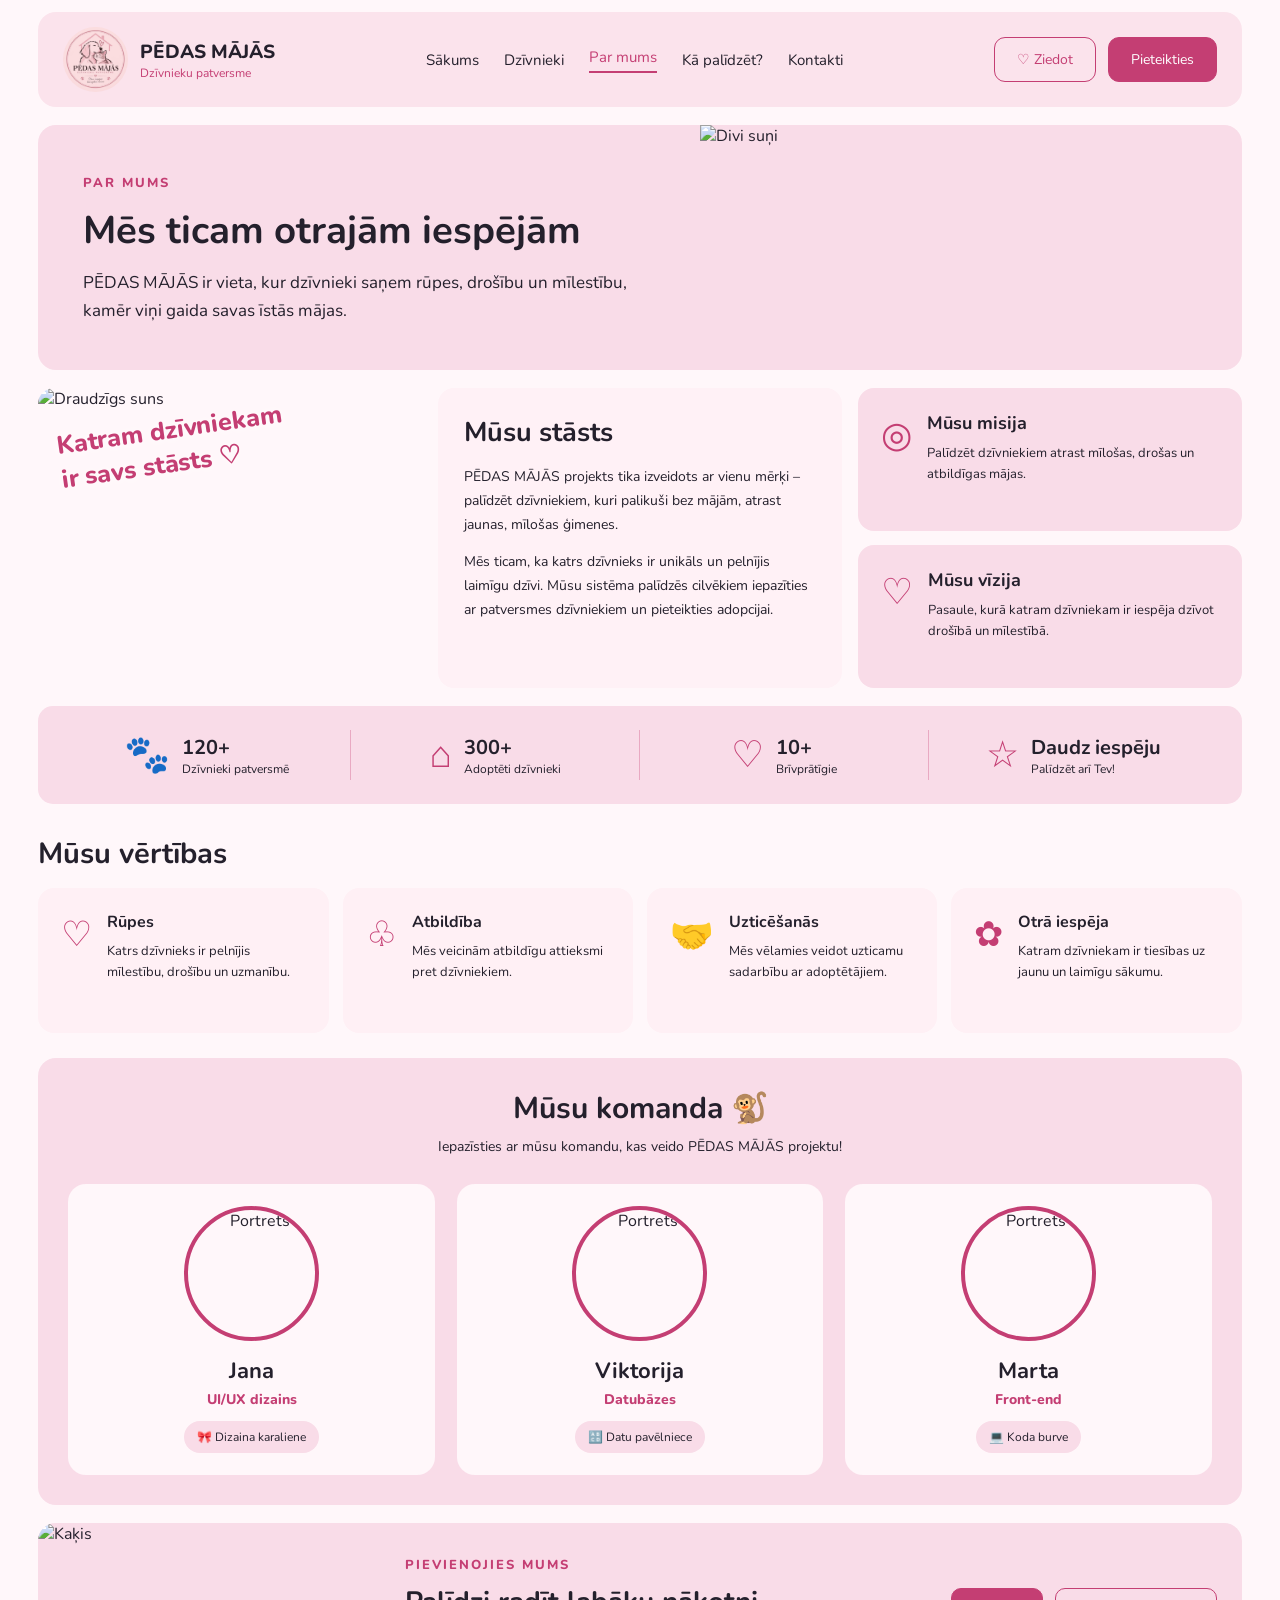
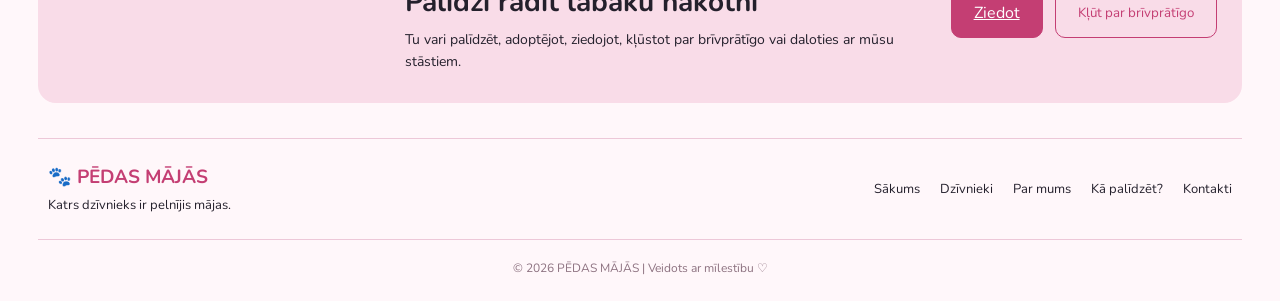
==== commit e85caa74: "Nelieli pilnveidojumi" ====
--- a/about.html
+++ b/about.html
@@ -214,7 +214,7 @@
             </div>
             <h3>Viktorija</h3>
             <p>Datubāzes</p>
-            <span>🍌 Datu pavēlniece</span>
+            <span>🔠 Datu pavēlniece</span>
           </div>
 
           <!-- MARTA -->
@@ -229,19 +229,6 @@
             <p>Front-end</p>
             <span>💻 Koda burve</span>
           </div>
-
-          <!-- VANESA -->
-          <div class="team-card">
-            <div class="team-photo">
-              <img
-                src="https://images.unsplash.com/photo-1524504388940-b1c1722653e1?auto=format&amp;fit=crop&amp;w=400&amp;q=85"
-                alt="Portrets"
-              />
-            </div>
-            <h3>Vanesa</h3>
-            <p>Back-end</p>
-            <span>🐵 Serveru boss</span>
-          </div>
         </div>
       </section>
 
--- a/src/about.css
+++ b/src/about.css
@@ -367,7 +367,7 @@
 
 .team-grid {
   display: grid;
-  grid-template-columns: repeat(4, 1fr);
+  grid-template-columns: repeat(3, 1fr);
   gap: 22px;
 }
 
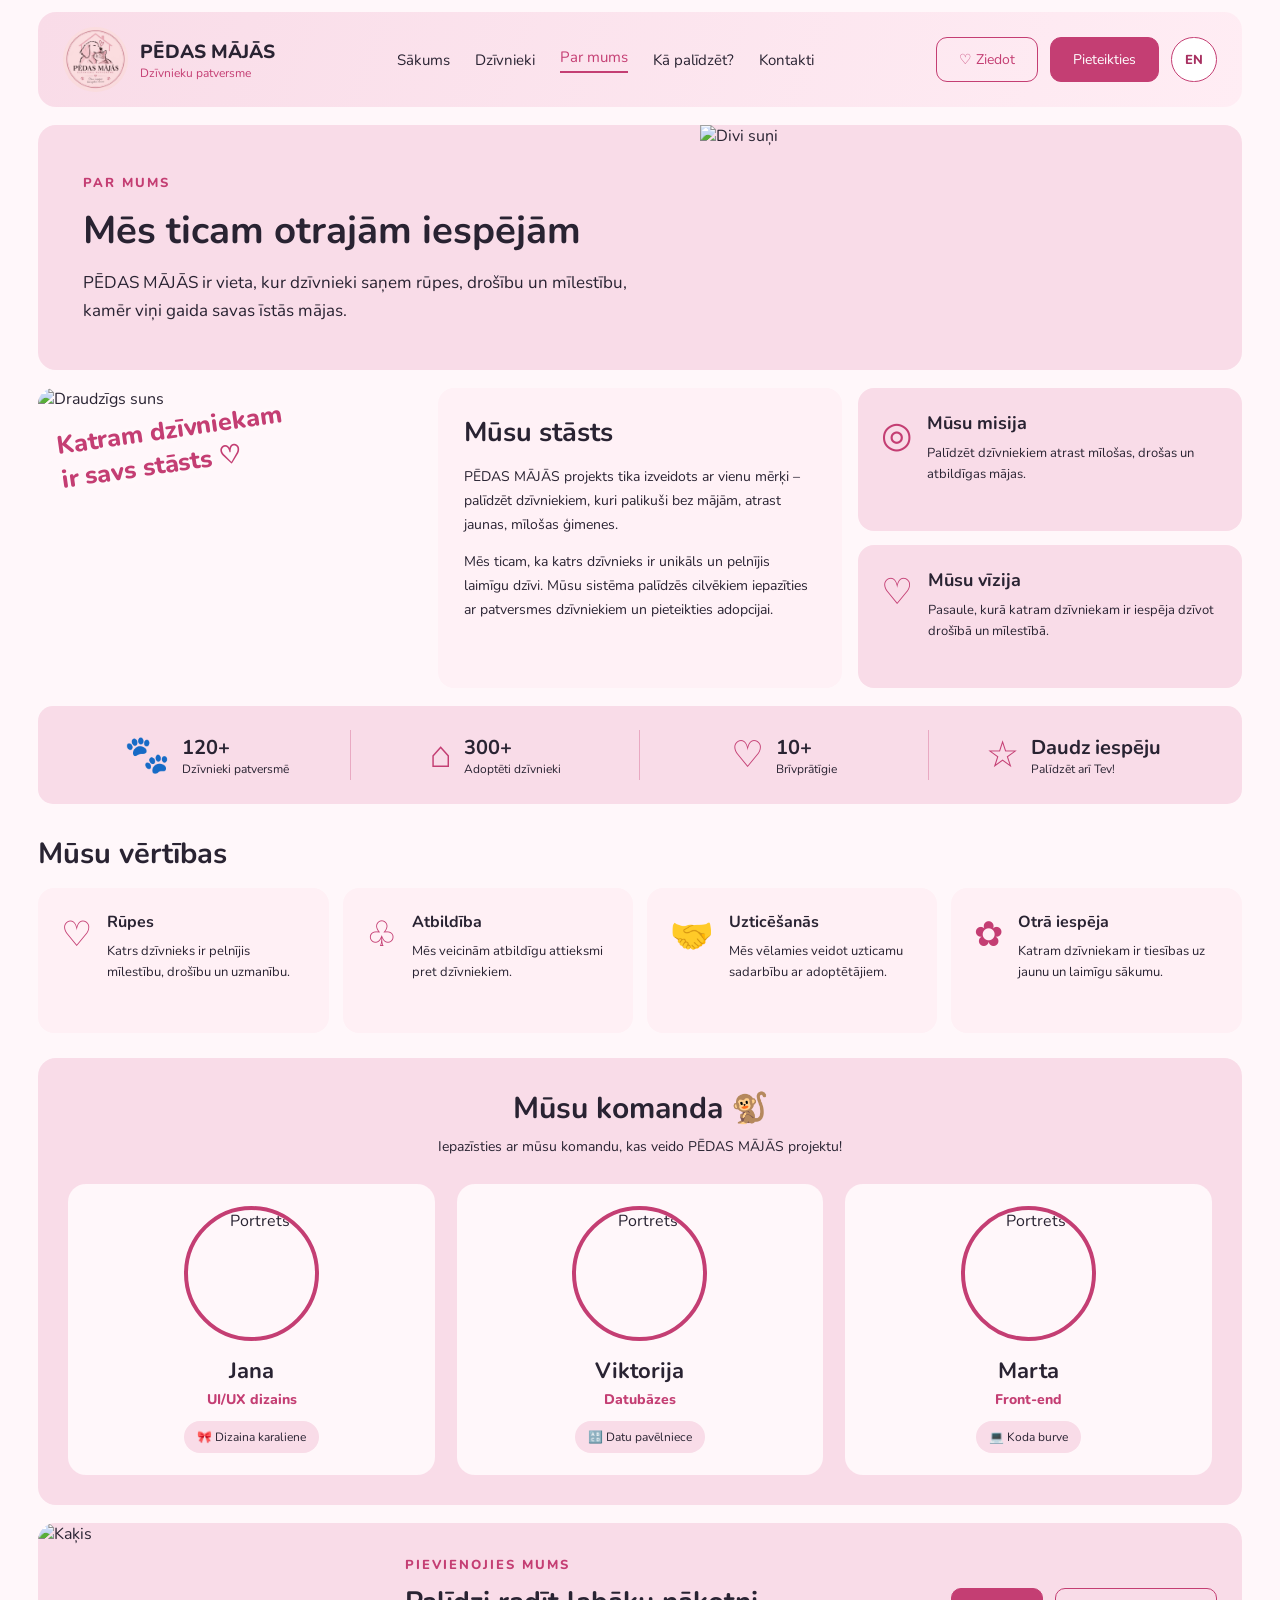
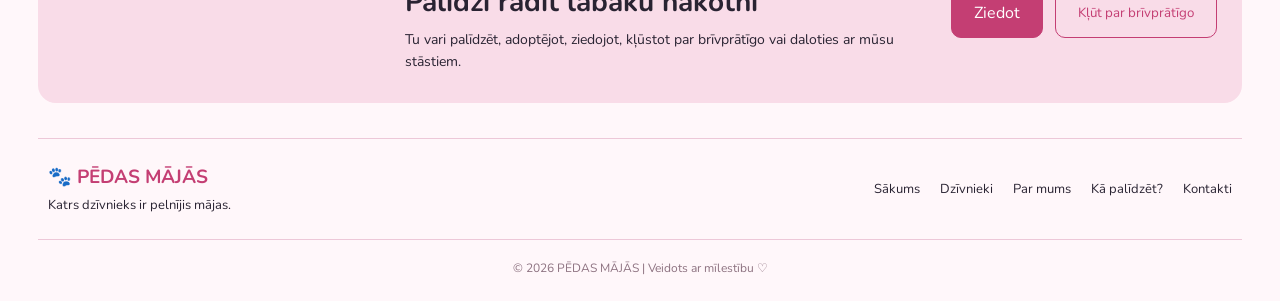
==== commit b926f4eb: "Pievienota valodas maiņas funkcija" ====
--- a/about.html
+++ b/about.html
@@ -6,6 +6,7 @@
     <title>Par mums | Pēdas Mājās</title>
     <link rel="icon" href="src/img/logo.jpg" />
     <link rel="stylesheet" href="src/about.css" />
+    <script src="src/js/i18n.js" defer></script>
   </head>
 
   <body>
--- a/src/about.css
+++ b/src/about.css
@@ -2,10 +2,10 @@
 
 :root {
   --pink: #c43e73;
-  --pink-dark: #a92f60;
+  --pink-dark: #a72f60;
   --pink-light: #f9dce8;
   --pink-soft: #fff0f5;
-  --text: #24202c;
+  --text: #292332;
 }
 
 * {
@@ -38,7 +38,7 @@
 /* HEADER */
 
 .header {
-  background: #fbe3ec;
+  background: linear-gradient(110deg, #f9dce8, #ffedf4);
   display: flex;
   align-items: center;
   justify-content: space-between;
@@ -481,6 +481,7 @@
   color: white;
   background: var(--pink);
   border: 1px solid var(--pink);
+  text-decoration: none;
 }
 
 .primary-btn:hover {
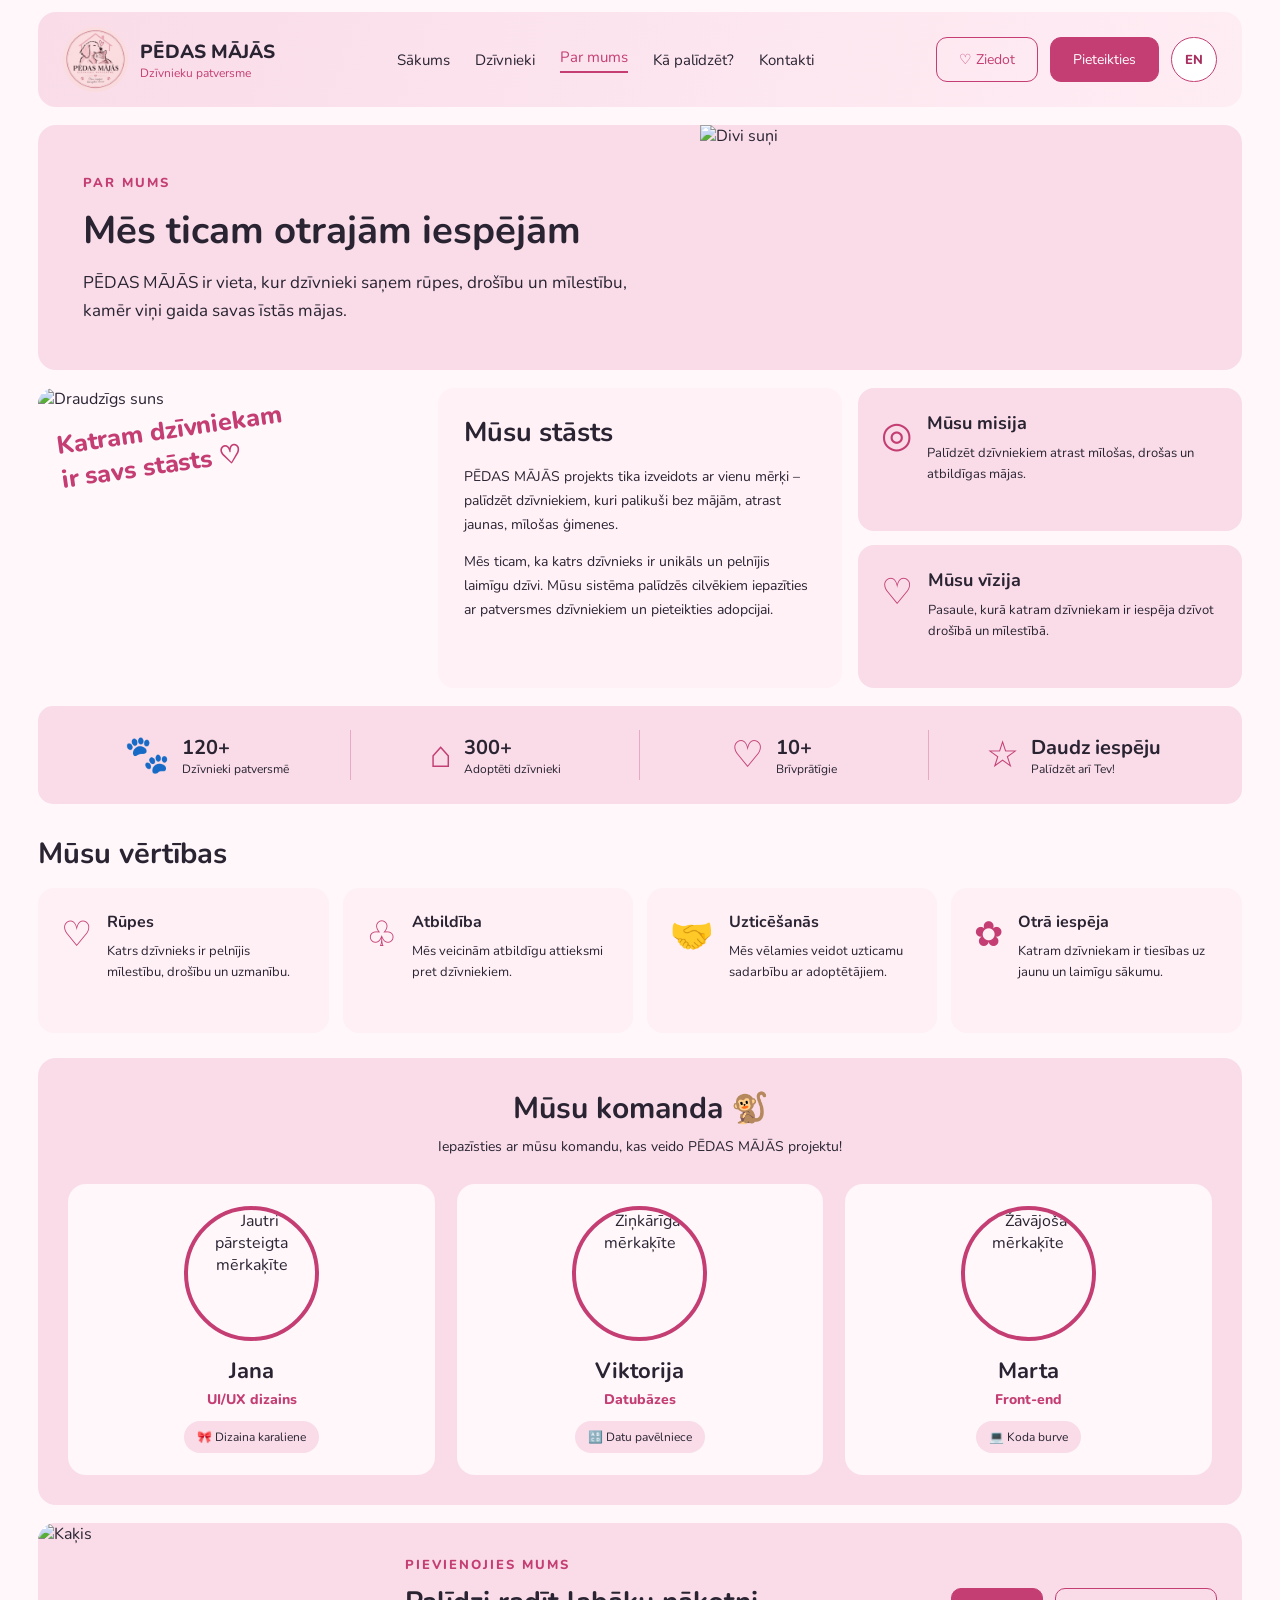
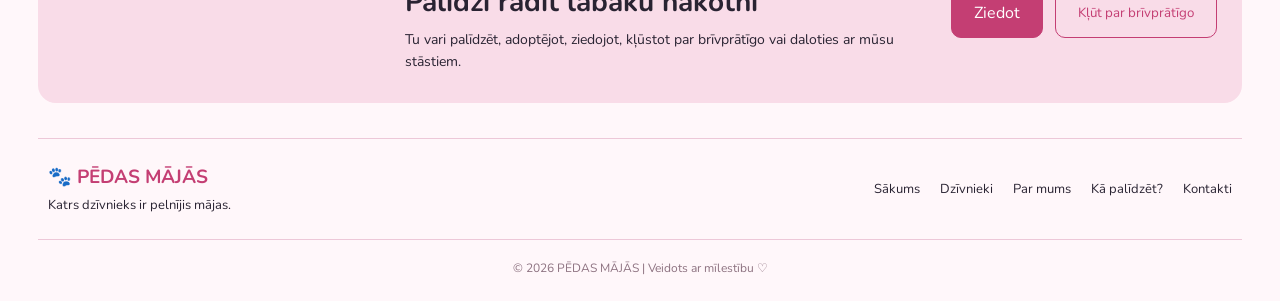
==== commit 6fcaea9b: "Kludu un trukumu labosana" ====
--- a/about.html
+++ b/about.html
@@ -196,8 +196,8 @@
           <div class="team-card">
             <div class="team-photo">
               <img
-                src="https://images.unsplash.com/photo-1494790108377-be9c29b29330?auto=format&amp;fit=crop&amp;w=400&amp;q=85"
-                alt="Portrets"
+                src="https://images.unsplash.com/photo-1653860099086-a5ed3b5016e3?auto=format&amp;fit=crop&amp;w=500&amp;h=500&amp;q=85"
+                alt="Jautri pārsteigta mērkaķīte"
               />
             </div>
             <h3>Jana</h3>
@@ -209,8 +209,8 @@
           <div class="team-card">
             <div class="team-photo">
               <img
-                src="https://images.unsplash.com/photo-1534528741775-53994a69daeb?auto=format&amp;fit=crop&amp;w=400&amp;q=85"
-                alt="Portrets"
+                src="https://images.pexels.com/photos/2499760/pexels-photo-2499760.jpeg?auto=compress&amp;cs=tinysrgb&amp;w=500&amp;h=500&amp;fit=crop"
+                alt="Ziņkārīga mērkaķīte"
               />
             </div>
             <h3>Viktorija</h3>
@@ -222,8 +222,8 @@
           <div class="team-card">
             <div class="team-photo">
               <img
-                src="https://images.unsplash.com/photo-1508214751196-bcfd4ca60f91?auto=format&amp;fit=crop&amp;w=400&amp;q=85"
-                alt="Portrets"
+                src="https://images.pexels.com/photos/9749310/pexels-photo-9749310.jpeg?auto=compress&amp;cs=tinysrgb&amp;w=500&amp;h=500&amp;fit=crop"
+                alt="Žāvājoša mērkaķīte"
               />
             </div>
             <h3>Marta</h3>
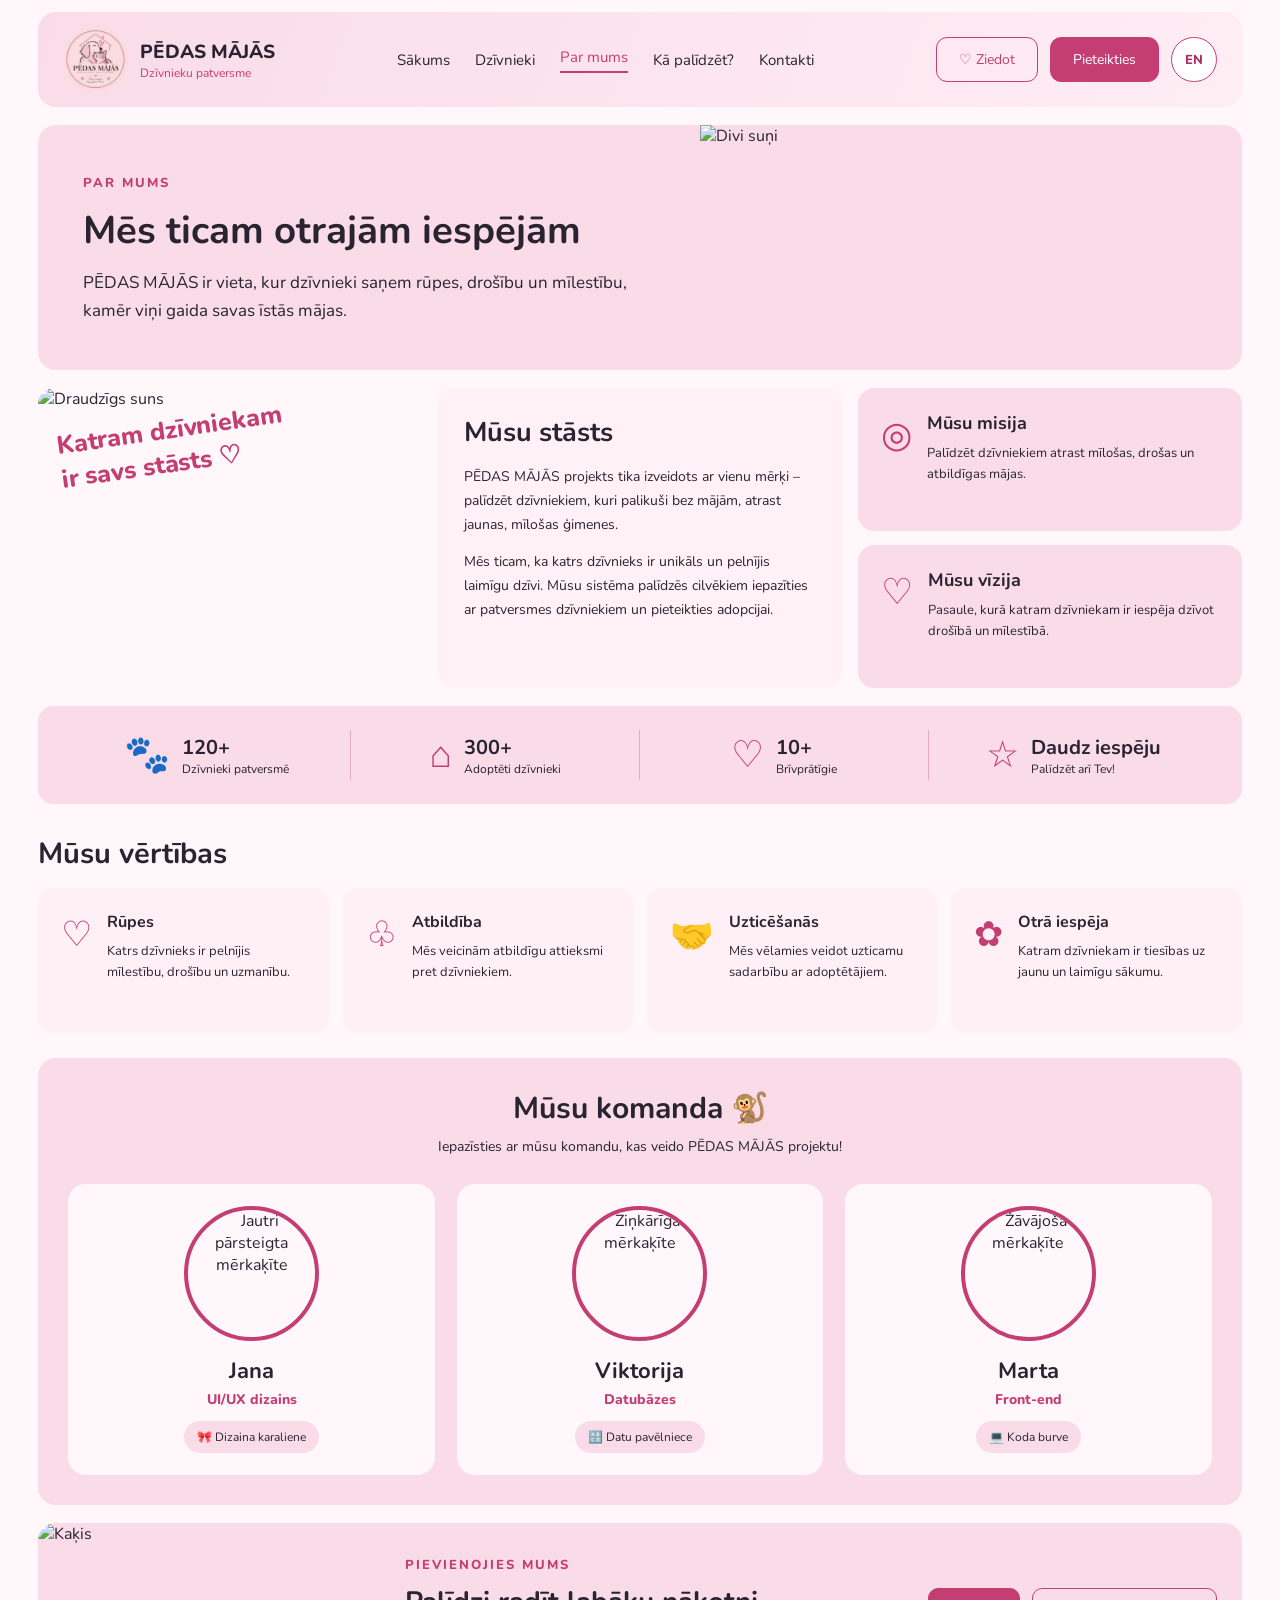
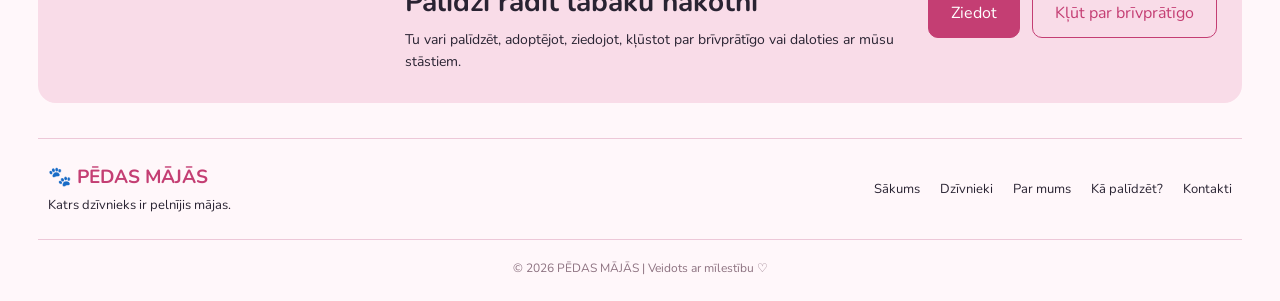
==== commit f05ddaed: "Pedejie "pieskarieni" (pazinojumi, dizains, admin panel)" ====
--- a/about.html
+++ b/about.html
@@ -256,9 +256,9 @@
         <div class="help-buttons">
           <a class="primary-btn" href="donate.html">Ziedot</a>
 
-          <button class="secondary-btn" type="button">
+          <a class="secondary-btn" href="help.html#volunteer">
             Kļūt par brīvprātīgo
-          </button>
+          </a>
         </div>
       </section>
 
--- a/src/about.css
+++ b/src/about.css
@@ -492,6 +492,7 @@
   color: var(--pink);
   background: transparent;
   border: 1px solid var(--pink);
+  text-decoration: none;
 }
 
 .secondary-btn:hover {
